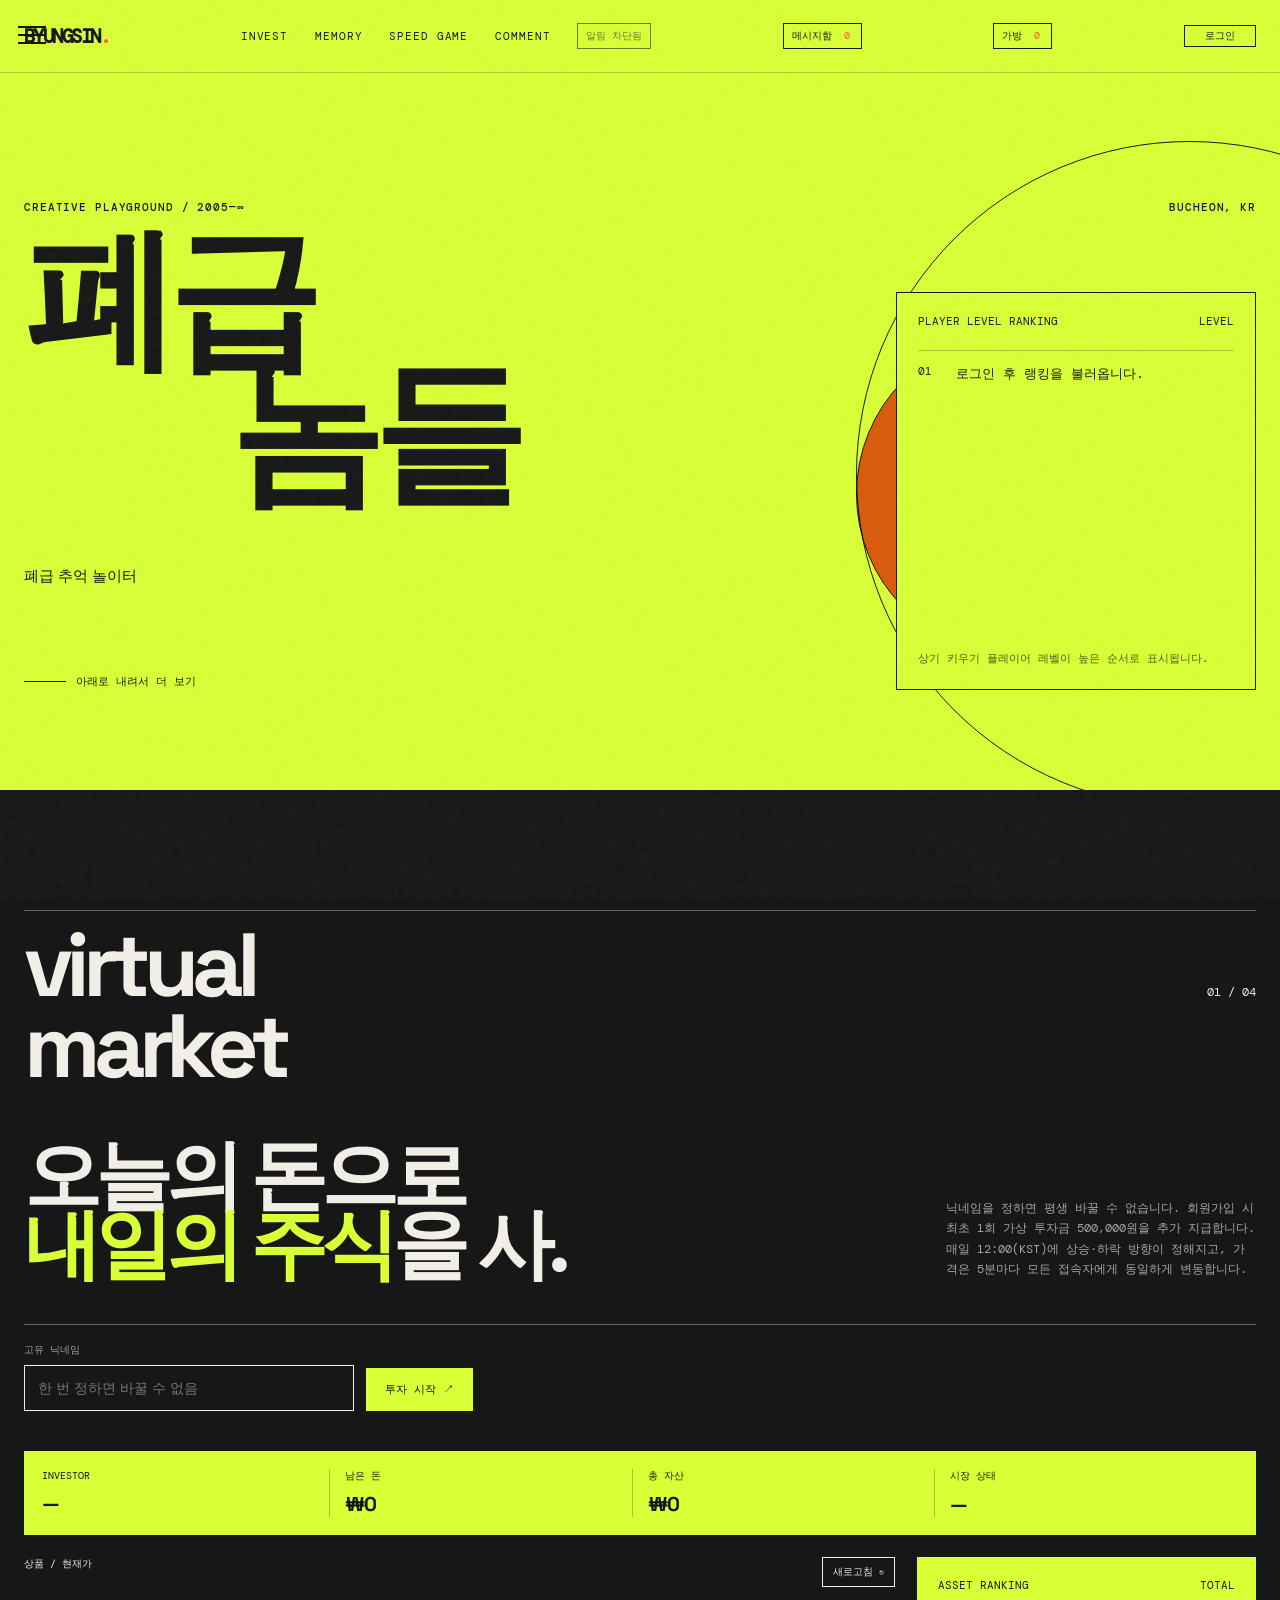
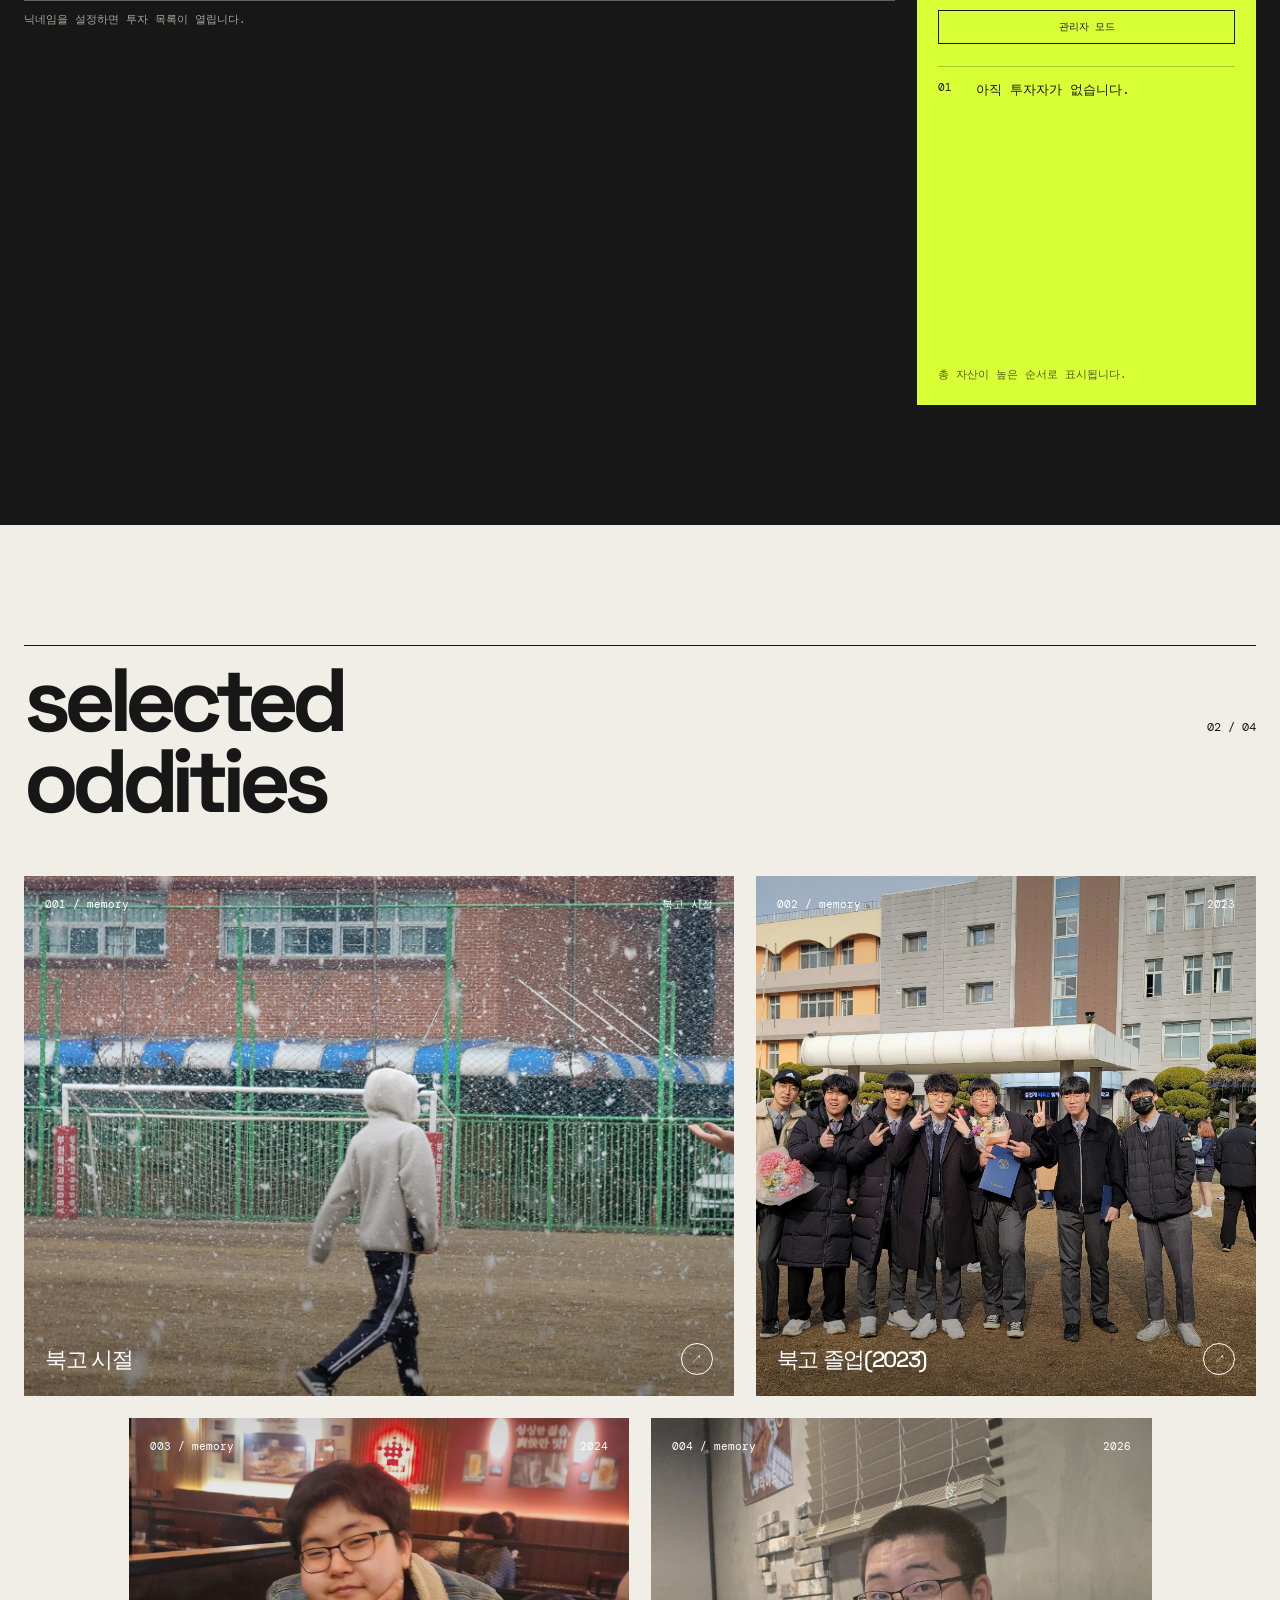
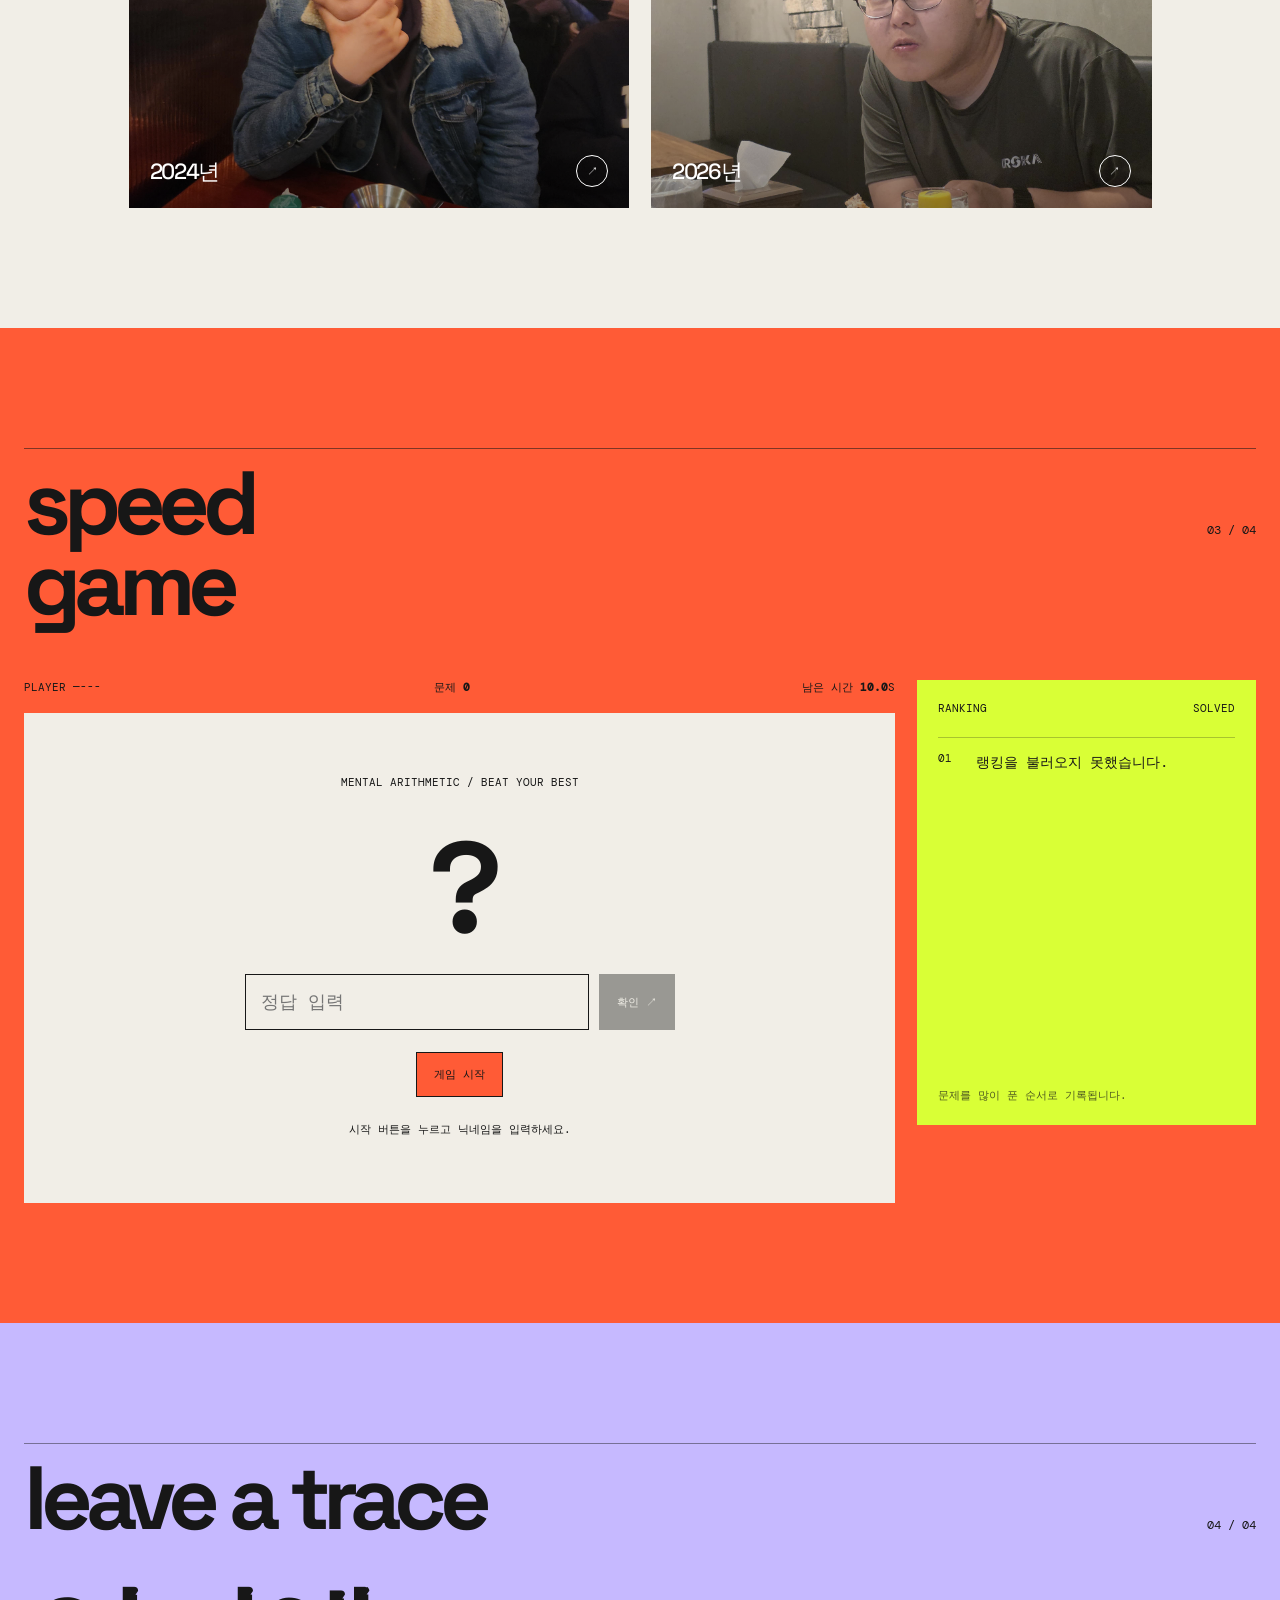
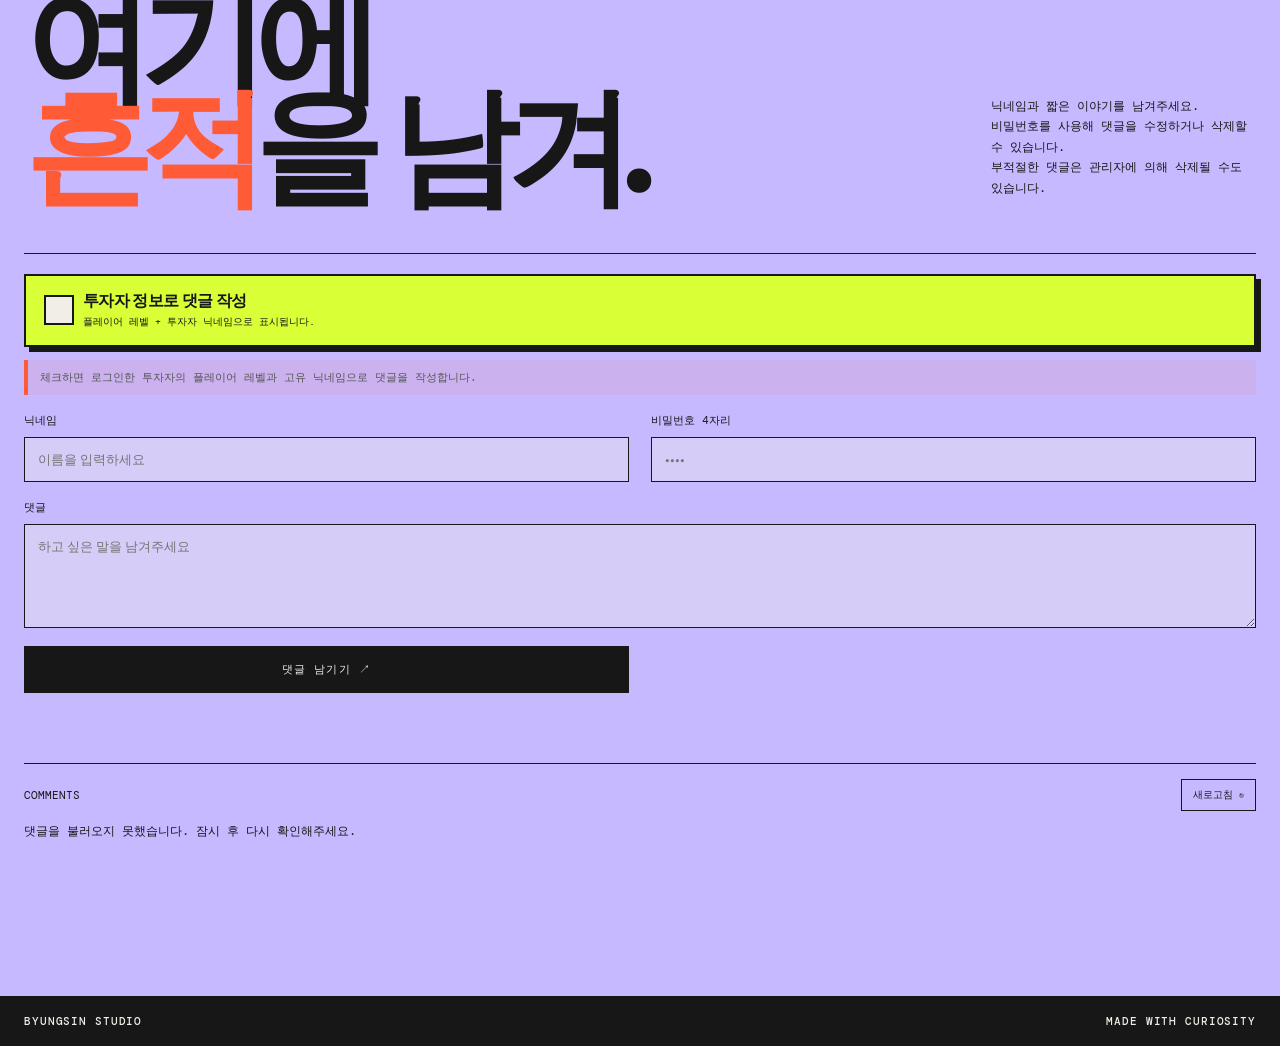
==== index.html @ b7d62568 "Straight-line modals; site-styled reply/edit/delete for main comments Co-authored-by: Copilot App <2" ====
<!doctype html>
<html lang="ko">
<head>
  <meta charset="utf-8">
  <meta name="viewport" content="width=device-width, initial-scale=1">
  <meta name="description" content="byungsin — 이상한 것들을 위한 디지털 스튜디오">
  <title>byungsin — 이상한 것들의 기록</title>
  <link rel="stylesheet" href="style.css?v=64">
</head>
<body>
  <div class="noise"></div>
  <header>
    <div class="wrap eyebrow">
      <a class="brand" href="#">byungsin<span style="color:var(--orange)">.</span></a>
      <nav id="site-nav" aria-label="주요 메뉴">
        <a href="#about">INVEST</a>
        <a href="#works">MEMORY</a>
        <a href="#contact">SPEED GAME</a>
        <a href="#guestbook">COMMENT</a>
        <button class="notification-toggle" id="notification-toggle" type="button">알림 허용</button>
      </nav>
      <button class="message-button" id="message-button" type="button" aria-label="메시지함 열기">메시지함 <span id="message-count">0</span></button>
      <button class="bag-button" id="bag-button" type="button" aria-label="가방 열기">가방 <span id="bag-count">0</span></button>
      <button class="account-button" id="account-button" type="button">로그인</button>
    </div>
  </header>
  <div class="account-backdrop" id="account-backdrop" hidden></div>
  <section class="account-modal" id="account-modal" role="dialog" aria-modal="true" aria-labelledby="account-title" hidden>
    <button class="account-close" id="account-close" type="button" aria-label="로그인 창 닫기">×</button>
    <h2 id="account-title">account</h2>
    <p id="account-description">사이트 전체에서 사용할 아이디를 만들어주세요.</p>
    <form id="account-form">
      <label>아이디<input id="account-username" type="text" minlength="3" maxlength="24" pattern="[A-Za-z0-9_]{3,24}" autocapitalize="none" autocomplete="username" required></label>
      <label>비밀번호<input id="account-password" type="password" minlength="8" autocomplete="current-password" required></label>
      <div class="account-options">
        <label><input id="remember-username" type="checkbox"> 아이디 저장</label>
        <label><input id="keep-login" type="checkbox"> 로그인 유지</label>
      </div>
      <button type="submit" id="account-submit">로그인</button>
    </form>
    <button class="account-switch" id="account-switch" type="button">회원가입으로 전환</button>
    <p class="account-status" id="account-status" role="status"></p>
  </section>
  <div class="message-backdrop" id="message-backdrop" hidden></div>
  <section class="message-modal" id="message-modal" role="dialog" aria-modal="true" aria-labelledby="message-title" hidden>
    <button class="account-close" id="message-close" type="button" aria-label="메시지함 닫기">×</button>
    <h2 id="message-title">메시지함</h2>
    <p class="message-subtitle">INCOMING / SYSTEM LOG</p>
    <div id="message-list" class="message-list"><p>메시지를 불러오는 중...</p></div>
    <div id="message-pagination" class="message-pagination" aria-label="메시지 페이지 이동"></div>
  </section>
  <button class="menu-toggle" id="menu-toggle" type="button" aria-label="사이드바 열기" aria-expanded="false" aria-controls="side-menu">
    <span></span><span></span><span></span>
  </button>
  <div class="side-menu-backdrop" id="side-menu-backdrop"></div>
  <aside class="side-menu" id="side-menu" aria-label="추가 메뉴" aria-hidden="true">
    <div class="side-menu-head">
      <span>new rooms</span>
      <button class="side-menu-close" id="side-menu-close" type="button" aria-label="사이드바 닫기">×</button>
    </div>
    <a href="projects.html" target="_blank" rel="noopener">상기 키우기 <span>↗</span></a>
    <a href="playground.html" target="_blank" rel="noopener">기록(?) <span>↗</span></a>
    <a href="archive.html" target="_blank" rel="noopener">상점 <span>↗</span></a>
    <div class="online-users" id="online-users">
      <strong>접속자</strong>
      <p>로그인한 유저만 표시됩니다. 비회원 유저는 표시되지 않습니다.</p>
      <ul id="online-users-list"><li>로그인 후 표시됩니다.</li></ul>
    </div>
    <button class="side-menu-settings" id="settings-open" type="button" aria-label="설정" title="설정">
      <svg class="settings-gear" aria-hidden="true" viewBox="0 0 48 48" role="img">
        <path d="M20.4 3h7.2l1.3 5.3a16.9 16.9 0 0 1 3.8 1.6l4.7-2.8 5.1 5.1-2.8 4.7a16.9 16.9 0 0 1 1.6 3.8l5.3 1.3v7.2l-5.3 1.3a16.9 16.9 0 0 1-1.6 3.8l2.8 4.7-5.1 5.1-4.7-2.8a16.9 16.9 0 0 1-3.8 1.6L27.6 45h-7.2l-1.3-5.3a16.9 16.9 0 0 1-3.8-1.6l-4.7 2.8-5.1-5.1 2.8-4.7a16.9 16.9 0 0 1-1.6-3.8L1.4 26v-7.2l5.3-1.3a16.9 16.9 0 0 1 1.6-3.8L5.5 9l5.1-5.1 4.7 2.8a16.9 16.9 0 0 1 3.8-1.6L20.4 3Zm3.6 13.2a6.2 6.2 0 1 0 0 12.4 6.2 6.2 0 0 0 0-12.4Z"/>
      </svg>
    </button>
  </aside>
  <div class="settings-backdrop" id="settings-backdrop" hidden></div>
  <section class="settings-modal" id="settings-modal" role="dialog" aria-modal="true" aria-labelledby="settings-title" hidden>
    <button class="account-close" id="settings-close" type="button" aria-label="설정 닫기">×</button>
    <h2 id="settings-title">설정</h2>
    <p id="settings-account-status">로그인하면 계정 설정을 사용할 수 있습니다.</p>
    <button class="settings-action" id="settings-logout" type="button">로그아웃</button>
    <button class="settings-action settings-danger" id="settings-delete-account" type="button">아이디 삭제</button>
    <button class="settings-action settings-admin" id="settings-admin" type="button">관리자 전용</button>
    <p class="settings-status" id="settings-status" role="status"></p>
  </section>
  <div class="site-confirm-backdrop" id="confirm-backdrop" hidden></div>
  <section class="site-confirm-modal" id="confirm-modal" role="dialog" aria-modal="true" hidden>
    <h2 id="confirm-title">확인</h2>
    <p id="confirm-message"></p>
    <div><button id="confirm-cancel" type="button">취소</button><button id="confirm-ok" type="button">확인</button></div>
  </section>
  <div class="site-form-backdrop" id="form-backdrop" hidden></div>
  <section class="site-form-modal" id="form-modal" role="dialog" aria-modal="true" aria-labelledby="form-title" hidden>
    <header><h2 id="form-title"></h2><button id="form-close" type="button" aria-label="닫기">×</button></header>
    <form id="form-modal-form">
      <div id="form-fields"></div>
      <p class="site-form-error" id="form-error" role="alert"></p>
      <div class="site-form-actions"><button id="form-cancel" type="button">취소</button><button id="form-submit" type="submit">확인</button></div>
    </form>
  </section>
  <div class="bag-backdrop" id="bag-backdrop" hidden></div>
  <section class="bag-modal" id="bag-modal" role="dialog" aria-modal="true" aria-labelledby="bag-title" hidden>
    <button class="account-close" id="bag-close" type="button" aria-label="가방 닫기">×</button>
    <h2 id="bag-title">인벤토리</h2>
    <p class="bag-subtitle">ITEMS / SLOT STORAGE</p>
    <p id="bag-cash">투자 계정의 현금으로 아이템을 구매합니다.</p>
    <div id="bag-items" class="bag-items" aria-label="아이템 인벤토리"><p>가방을 불러오는 중...</p></div>
    <div class="bag-use-panel" id="bag-use-panel" hidden style="display: none;">
      <div class="bag-use-icon" id="bag-use-icon"></div>
      <div class="bag-use-copy">
        <strong id="bag-use-name">아이템을 선택하세요.</strong>
        <p id="bag-use-description">슬롯을 선택하면 아이템 설명과 사용 방법이 표시됩니다.</p>
      </div>
      <label class="bag-target-label" hidden>사용 대상 선택
        <select id="bag-target"></select>
      </label>
      <label class="bag-nickname-label" id="bag-nickname-label" hidden>새 닉네임
        <input id="bag-new-nickname" maxlength="24" placeholder="새 닉네임을 입력하세요">
      </label>
      <label class="bag-letter-label" id="bag-letter-label" hidden>편지 내용
        <textarea id="bag-letter-message" maxlength="500" rows="4" placeholder="전하고 싶은 메시지를 입력하세요"></textarea>
      </label>
      <label class="bag-discard-label" id="bag-discard-label">버릴 수량
        <input id="bag-discard-quantity" type="text" inputmode="numeric" pattern="[0-9]+" value="1">
      </label>
      <button class="bag-use-button" id="bag-use-button" type="button">사용하기</button>
      <button class="bag-discard-button" id="bag-discard-button" type="button">아이템 버리기</button>
    </div>
    <p class="bag-status" id="bag-status" role="status"></p>
  </section>

  <main>
    <section class="hero">
      <div class="wrap hero-grid">
        <div class="eyebrow"><span>creative playground / 2005—∞</span><span>bucheon, kr</span></div>
        <h1>폐급<br><span>놈들</span></h1>
        <p class="hero-note">폐급 추억 놀이터</p>
        <aside class="hero-player-level-ranking investment-ranking">
          <div class="ranking-head"><span>player level ranking</span><span>level</span></div>
          <ol id="player-level-ranking-list"><li class="ranking-empty">로그인 후 랭킹을 불러옵니다.</li></ol>
          <div class="investment-ranking-pagination" id="player-level-ranking-pagination"></div>
          <p class="ranking-note">상기 키우기 플레이어 레벨이 높은 순서로 표시됩니다.</p>
        </aside>
      </div>
      <div class="wrap scroll"><i></i> 아래로 내려서 더 보기</div>
    </section>

    <section class="investment" id="about">
      <div class="wrap">
        <div class="section-head"><h2 class="section-title">virtual<br>market</h2><span class="section-index">01 / 04</span></div>
        <div class="investment-intro">
          <h3>오늘의 돈으로<br><em>내일의 주식</em>을 사.</h3>
          <p>닉네임을 정하면 평생 바꿀 수 없습니다. 회원가입 시 최초 1회 가상 투자금 500,000원을 추가 지급합니다.<br>매일 12:00(KST)에 상승·하락 방향이 정해지고, 가격은 5분마다 모든 접속자에게 동일하게 변동합니다.</p>
        </div>
        <form class="investor-form" id="investor-form">
          <label>고유 닉네임<input id="investor-nickname" maxlength="24" placeholder="한 번 정하면 바꿀 수 없음" required></label>
          <button type="submit">투자 시작 ↗</button>
          <p id="investor-status" class="investor-status" role="status"></p>
        </form>
        <div class="portfolio-summary" id="portfolio-summary" hidden>
          <div><span>investor</span><strong id="portfolio-nickname">—</strong></div>
          <div><span>남은 돈</span><strong id="portfolio-cash">₩0</strong></div>
          <div><span>총 자산</span><strong id="portfolio-total">₩0</strong></div>
          <div><span>시장 상태</span><strong id="market-updated">—</strong></div>
        </div>
        <button class="investment-transfer-toggle" id="investment-transfer-toggle" type="button" hidden>현금 송금 ↗</button>
        <form class="investment-transfer" id="investment-transfer" hidden style="display: none;">
          <label>받는 유저
            <select id="transfer-target" required>
              <option value="">유저를 선택하세요</option>
            </select>
          </label>
          <label>송금액
            <input id="transfer-amount" type="number" min="1" step="1" inputmode="numeric" placeholder="보낼 금액" required>
          </label>
          <button type="submit">송금하기 ↗</button>
          <p id="transfer-status" role="status"></p>
        </form>
        <div class="investment-holdings" id="investment-holdings" hidden>
          <div class="holdings-heading">
            <div>
              <span class="holdings-kicker">portfolio</span>
              <h3>보유 종목</h3>
            </div>
            <span>투자금액 / 평가금액 / 수익률 / 당일 변동</span>
          </div>
          <div id="holdings-list"></div>
        </div>
        <div class="investment-layout">
          <div class="investment-products">
            <div class="investment-list-head">
              <span>상품 / 현재가</span>
              <button class="investment-refresh" id="investment-refresh" type="button">새로고침 ↻</button>
            </div>
            <div id="investment-products"><p class="investment-empty">닉네임을 설정하면 투자 목록이 열립니다.</p></div>
          </div>
          <aside class="investment-ranking">
            <div class="ranking-head"><span>asset ranking</span><span>total</span></div>
            <button class="investment-admin-button" id="investment-admin-button" type="button">관리자 모드</button>
            <div class="investment-admin-panel" id="investment-admin-panel" hidden>
              <p>랭킹 유저에게 지급할 금액을 입력하세요.</p>
              <div class="investment-admin-market">
                <div class="investment-admin-broadcast">
                  <h3>전체 유저 현금 지급</h3>
                  <label>지급액
                    <input id="admin-broadcast-amount" type="text" inputmode="numeric" pattern="[0-9]+" placeholder="예: 10000">
                  </label>
                  <label>전달할 메시지
                    <textarea id="admin-broadcast-message" maxlength="500" rows="3" placeholder="모든 유저에게 전달할 메시지" required></textarea>
                  </label>
                  <button id="admin-broadcast-cash" type="button">모든 유저에게 지급 및 메시지 전달</button>
                </div>
                <label>종목 초기화
                  <select id="admin-asset-select"></select>
                </label>
                <button id="admin-reset-asset" type="button">개별 가격 초기화</button>
                <button id="admin-split-asset" type="button">선택 종목 1000분의 1 액면분할</button>
                <button id="admin-reset-all-assets" type="button">모든 가격 초기화</button>
                <label>급등주 일반 변동폭
                  <input id="admin-surge-normal-max" type="number" min="1" max="100" value="30">
                </label>
                <label>급등 확률(%)
                  <input id="admin-surge-chance" type="number" min="0" max="100" value="10">
                </label>
                <label>급등 범위(%)
                  <span><input id="admin-surge-min" type="number" min="1" max="10000" value="200"> ~ <input id="admin-surge-max" type="number" min="1" max="10000" value="2000"></span>
                </label>
                <label>급등 후 급락 확률(%)
                  <input id="admin-crash-chance" type="number" min="0" max="100" value="60">
                </label>
                <label>급락 범위(%)
                  <span><input id="admin-crash-min" type="number" min="1" max="100" value="50"> ~ <input id="admin-crash-max" type="number" min="1" max="100" value="90"></span>
                </label>
                <button id="admin-save-volatility" type="button">변동성 저장</button>
                <p id="admin-market-status" role="status"></p>
              </div>
              <span class="investment-admin-active">관리자 모드 활성</span>
            </div>
            <ol id="investment-ranking-list"><li class="ranking-empty">아직 투자자가 없습니다.</li></ol>
            <div class="investment-ranking-pagination" id="investment-ranking-pagination"></div>
            <p class="ranking-note">총 자산이 높은 순서로 표시됩니다.</p>
          </aside>
        </div>
      </div>
    </section>

    <section id="works">
      <div class="wrap">
        <div class="section-head"><h2 class="section-title">selected<br>oddities</h2><span class="section-index">02 / 04</span></div>
        <div class="works">
          <article class="work">
            <img class="work-image" src="memory-01.jpg" alt="북고 시절">
            <div class="work-top"><span>001 / memory</span><span>북고 시절</span></div>
            <div class="work-bottom"><span class="work-name">북고 시절</span><span class="circle-arrow">↗</span></div>
          </article>
          <article class="work">
            <img class="work-image" src="memory-02.jpg" alt="북고 졸업(2023)">
            <div class="work-top"><span>002 / memory</span><span>2023</span></div>
            <div class="work-bottom"><span class="work-name">북고 졸업(2023)</span><span class="circle-arrow">↗</span></div>
          </article>
          <article class="work">
            <img class="work-image" src="memory-03.jpg" alt="2024년">
            <div class="work-top"><span>003 / memory</span><span>2024</span></div>
            <div class="work-bottom"><span class="work-name">2024년</span><span class="circle-arrow">↗</span></div>
          </article>
          <article class="work">
            <img class="work-image" src="memory-04.jpg" alt="2026년">
            <div class="work-top"><span>004 / memory</span><span>2026</span></div>
            <div class="work-bottom"><span class="work-name">2026년</span><span class="circle-arrow">↗</span></div>
          </article>
        </div>
      </div>
    </section>

    <section class="speed-game" id="contact">
      <div class="wrap">
        <div class="section-head"><h2 class="section-title">speed<br>game</h2><span class="section-index">03 / 04</span></div>
        <div class="game-layout">
          <div class="game-panel">
            <div class="game-status">
              <span id="game-player">player —---</span>
              <span>문제 <b id="game-question-number">0</b></span>
              <span>남은 시간 <b id="game-time">10.0</b>s</span>
            </div>
            <div class="game-card">
              <p class="game-kicker">mental arithmetic / beat your best</p>
              <div class="game-question" id="game-question">?</div>
              <form class="game-answer-form" id="game-answer-form">
                <input id="game-answer" type="number" inputmode="numeric" autocomplete="off" placeholder="정답 입력" disabled required>
                <button type="submit" id="game-submit" disabled>확인 ↗</button>
              </form>
              <button class="game-start" id="game-start" type="button">게임 시작</button>
              <p class="game-message" id="game-message">시작 버튼을 누르고 닉네임을 입력하세요.</p>
            </div>
          </div>
          <aside class="game-ranking">
            <div class="ranking-head"><span>ranking</span><span>solved</span></div>
            <ol id="game-ranking-list"><li class="ranking-empty">랭킹을 불러오는 중...</li></ol>
            <div class="game-ranking-pagination" id="game-ranking-pagination"></div>
            <p class="ranking-note">문제를 많이 푼 순서로 기록됩니다.</p>
          </aside>
        </div>
      </div>
    </section>

    <section class="guestbook" id="guestbook">
      <div class="wrap">
        <div class="section-head"><h2 class="section-title">leave a trace</h2><span class="section-index">04 / 04</span></div>
        <div class="guestbook-intro">
          <h2>여기에<br><em>흔적</em>을 남겨.</h2>
          <p>닉네임과 짧은 이야기를 남겨주세요.<br>비밀번호를 사용해 댓글을 수정하거나 삭제할 수 있습니다.<br>부적절한 댓글은 관리자에 의해 삭제될 수도 있습니다.</p>
        </div>
        <form class="comment-form" id="comment-form">
          <label class="comment-investor-toggle">
            <span class="comment-investor-check"><input id="investor-comment" name="investor_comment" type="checkbox"><span aria-hidden="true"></span></span>
            <span class="comment-investor-copy"><strong>투자자 정보로 댓글 작성</strong><small>플레이어 레벨 + 투자자 닉네임으로 표시됩니다.</small></span>
          </label>
          <p class="comment-investor-hint" id="investor-comment-hint">체크하면 로그인한 투자자의 상기 키우기 레벨과 고유 닉네임으로 댓글을 작성합니다.</p>
          <label id="comment-nickname-field">닉네임<input id="nickname" name="nickname" type="text" maxlength="24" placeholder="이름을 입력하세요" required></label>
          <label id="comment-password-field">비밀번호 4자리<input id="password" name="password" type="password" inputmode="numeric" pattern="[0-9]{4}" maxlength="4" placeholder="••••" required></label>
          <label class="comment-field">댓글<textarea id="comment" name="comment" maxlength="500" rows="4" placeholder="하고 싶은 말을 남겨주세요" required></textarea></label>
          <button type="submit">댓글 남기기 ↗</button>
          <p class="form-status" id="form-status" role="status"></p>
        </form>
        <div class="comments-heading">
          <span>comments</span>
          <button class="comments-refresh" id="comments-refresh" type="button">새로고침 ↻</button>
        </div>
        <div class="comments" id="comments" aria-live="polite">
          <p class="comments-loading">댓글을 불러오는 중...</p>
        </div>
        <div class="comments-pagination" id="comments-pagination" aria-label="댓글 페이지 이동"></div>
      </div>
    </section>
  </main>
  <footer><div class="wrap eyebrow"><span>byungsin studio</span><span>made with curiosity</span></div></footer>
  <script src="app.js?v=124"></script>
</body>
</html>
---- style.css ----
@import url('https://fonts.googleapis.com/css2?family=DM+Mono:wght@400;500&family=Space+Grotesk:wght@400;500;600;700&display=swap');

:root {
  --paper: #f1eee7;
  --ink: #171717;
  --acid: #d9ff36;
  --orange: #ff5b36;
  --line: rgba(23, 23, 23, .2);
  --mono: "DM Mono", "Courier New", monospace;
  --sans: "Space Grotesk", "Arial", sans-serif;
}

* { box-sizing: border-box; }
html { scroll-behavior: smooth; }
body {
  margin: 0;
  color: var(--ink);
  background: var(--paper);
  font-family: var(--sans);
  overflow-x: hidden;
}
a { color: inherit; text-decoration: none; }
button { color: inherit; font: inherit; }

.noise {
  position: fixed;
  inset: 0;
  pointer-events: none;
  opacity: .05;
  z-index: 10;
  background-image: url("data:image/svg+xml,%3Csvg viewBox='0 0 180 180' xmlns='http://www.w3.org/2000/svg'%3E%3Cfilter id='n'%3E%3CfeTurbulence type='fractalNoise' baseFrequency='.8' numOctaves='4' stitchTiles='stitch'/%3E%3C/filter%3E%3Crect width='100%25' height='100%25' filter='url(%23n)' opacity='.8'/%3E%3C/svg%3E");
}
.wrap { width: min(1240px, calc(100% - 48px)); margin: auto; }
.eyebrow {
  display: flex; justify-content: space-between; align-items: center;
  font: 500 11px var(--mono); letter-spacing: .08em; text-transform: uppercase;
}
.menu-toggle {
 position: fixed; top: 23px; left: max(18px, calc((100% - 1340px) / 2)); z-index: 30;
 display: inline-flex; width: 28px; height: 24px; padding: 3px 0;
 flex-direction: column; justify-content: space-between;
 border: 0; background: transparent; cursor: pointer;
}
.menu-toggle span { display: block; width: 100%; height: 2px; background: var(--ink); transition: transform .2s, opacity .2s; }
.menu-toggle:hover span { background: var(--orange); }
header {
  position: absolute; top: 0; left: 0; width: 100%; z-index: 3;
  padding: 23px 0; border-bottom: 1px solid var(--line);
}
.brand { font-size: 19px; font-weight: 700; letter-spacing: -.08em; }
nav { display: flex; gap: 27px; align-items: center; font: 11px var(--mono); text-transform: uppercase; }
nav a { transition: opacity .2s; }
nav a:hover { opacity: .5; }
.notification-toggle { border: 1px solid var(--ink); padding: 5px 8px; background: transparent; cursor: pointer; font: 10px var(--mono); text-transform: uppercase; }
.notification-toggle:hover { background: var(--ink); color: var(--acid); }
.notification-toggle.is-enabled { background: var(--ink); color: var(--acid); }
.notification-toggle.is-blocked { opacity: .55; }
.account-button { display: inline-grid; min-width: 72px; border: 1px solid var(--ink); padding: 4px 7px; background: transparent; color: var(--ink); cursor: pointer; font: 10px/1.2 var(--mono); white-space: nowrap; }
.account-name, .account-logout { display: block; overflow: hidden; text-overflow: ellipsis; }
.account-logout { margin-top: 2px; color: var(--orange); font-size: 9px; }
.account-button:hover { background: var(--ink); color: var(--acid); }
.bag-button { border: 1px solid var(--ink); padding: 5px 8px; background: transparent; color: var(--ink); cursor: pointer; font: 10px var(--mono); white-space: nowrap; }
.bag-button:hover { background: var(--ink); color: var(--acid); }
.bag-button span { display: inline-block; min-width: 12px; margin-left: 3px; color: var(--orange); }
.message-button { border: 1px solid var(--ink); padding: 5px 8px; background: transparent; color: var(--ink); cursor: pointer; font: 10px var(--mono); white-space: nowrap; }
.message-button:hover { background: var(--ink); color: var(--acid); }
.message-button span { display: inline-block; min-width: 12px; margin-left: 3px; color: var(--orange); }
.message-backdrop { position: fixed; inset: 0; z-index: 50; background: rgba(23,23,23,.35); }
.message-modal { position: fixed; top: 50%; left: 50%; z-index: 51; width: min(500px, calc(100% - 30px)); max-height: 80vh; overflow: auto; transform: translate(-50%, -50%); padding: 28px; background: var(--paper); box-shadow: 8px 8px 0 var(--ink); }
.message-modal h2 { margin: 0 0 6px; font-size: 34px; }
.message-subtitle { margin: 0 0 18px; color: #666; font: 10px var(--mono); letter-spacing: .08em; }
.message-list { display: grid; gap: 8px; }
.message-card { border: 1px solid var(--ink); padding: 12px; background: #fff; font: 11px/1.55 var(--mono); }
.message-sender { display: block; color: var(--orange); font-weight: 700; }
.message-body { margin: 4px 0 0; white-space: pre-wrap; }
.message-card time { display: block; margin-top: 7px; color: #777; font-size: 9px; }
.message-pagination { display: flex; justify-content: center; align-items: center; gap: 8px; margin-top: 15px; }
.message-page-button { border: 1px solid var(--ink); padding: 6px 8px; background: transparent; color: var(--ink); cursor: pointer; font: 9px var(--mono); }
.message-page-button:hover:not(:disabled) { background: var(--ink); color: var(--acid); }
.message-page-button:disabled { cursor: not-allowed; opacity: .35; }
.message-page-number { min-width: 32px; text-align: center; font: 10px var(--mono); }
.bag-backdrop { position: fixed; inset: 0; z-index: 50; background: rgba(23,23,23,.35); }
.bag-modal { position: fixed; top: 50%; left: 50%; z-index: 51; width: min(560px, calc(100% - 30px)); max-height: 85vh; overflow: auto; transform: translate(-50%, -50%); padding: 28px; background: #e6e6e6; box-shadow: 8px 8px 0 var(--ink); }
.bag-modal h2 { margin: 0 0 8px; font-size: 34px; }
.bag-subtitle { margin: -2px 0 12px !important; color: #666; letter-spacing: .08em; }
.bag-modal > p { font: 11px/1.5 var(--mono); }
.bag-items { display: grid; grid-template-columns: repeat(9, minmax(0, 1fr)); gap: 5px; margin: 20px 0; padding: 8px; border: 3px solid #6e6e6e; background: #b9b9b9; box-shadow: inset 2px 2px 0 #fff, inset -2px -2px 0 #555; }
.bag-slot { position: relative; aspect-ratio: 1; min-width: 0; border: 2px solid #777; background: #8f8f8f; box-shadow: inset 2px 2px 0 #555, inset -2px -2px 0 #d5d5d5; color: var(--ink); cursor: pointer; }
.bag-slot:hover, .bag-slot.is-selected { background: #c4c4c4; outline: 2px solid var(--acid); outline-offset: -4px; }
.bag-slot.is-passive { cursor: default; }
.bag-slot.is-passive:hover { background: #8f8f8f; outline: 0; }
.bag-slot:disabled { cursor: not-allowed; opacity: .55; }
.bag-slot-icon { position: absolute; inset: 18% 18% 24%; display: grid; place-items: center; font-size: clamp(18px, 5vw, 30px); filter: drop-shadow(2px 2px 0 rgba(0,0,0,.35)); }
.bag-slot-icon svg { width: 100%; height: 100%; }
.bag-slot-icon img { width: 100%; height: 100%; object-fit: contain; }
.bag-cash-box-icon { display: grid; width: 100%; height: 100%; place-items: center; background: #d9ff36; color: #171717; font: 700 28px var(--mono); }
.bag-cash-box-weird { background: #ff5b36; color: #fff; }
.bag-slot-count { position: absolute; right: 4px; bottom: 1px; color: #fff; text-shadow: 2px 2px #222; font: 700 14px var(--mono); }
.bag-slot-name { position: absolute; left: 50%; bottom: -24px; z-index: 2; display: none; width: max-content; max-width: 150px; transform: translateX(-50%); padding: 4px 6px; background: #222; color: #fff; font: 9px var(--mono); }
.bag-slot:hover .bag-slot-name { display: block; }
.bag-item-empty { grid-column: 1 / -1; padding: 18px; text-align: center; font: 10px var(--mono); }
.bag-target-label select { border: 1px solid var(--ink); padding: 7px; background: transparent; color: var(--ink); cursor: pointer; font: 10px var(--mono); }
.bag-target-label { display: grid; gap: 6px; font: 10px var(--mono); }
.bag-nickname-label { display: grid; gap: 6px; grid-column: 1 / -1; font: 10px var(--mono); }
.bag-nickname-label[hidden], .bag-letter-label[hidden] { display: none !important; }
.bag-nickname-label input { border: 1px solid var(--ink); padding: 8px; background: #fff; color: var(--ink); font: 11px var(--mono); }
.bag-letter-label { display: grid; gap: 6px; grid-column: 1 / -1; font: 10px var(--mono); }
.bag-letter-label textarea { border: 1px solid var(--ink); padding: 8px; background: #fff; color: var(--ink); font: 11px/1.5 var(--mono); resize: vertical; }
.bag-use-panel { display: grid; grid-template-columns: 64px 1fr; gap: 12px; margin-top: 28px; padding: 14px; border: 2px solid var(--ink); background: #fff; }
.bag-use-panel[hidden] { display: none !important; }
.bag-use-icon { width: 64px; height: 64px; display: grid; place-items: center; border: 2px solid #777; background: #999; }
.bag-use-icon svg { width: 48px; height: 48px; }
.bag-use-icon img { width: 60px; height: 60px; object-fit: contain; }
.bag-use-copy strong { font-size: 16px; }
.bag-use-copy p { margin: 6px 0 0; font: 10px/1.5 var(--mono); }
.bag-use-panel .bag-target-label { grid-column: 1 / -1; }
.bag-use-button { grid-column: 1 / -1; border: 1px solid var(--ink); padding: 10px; background: var(--ink); color: var(--paper); cursor: pointer; font: 11px var(--mono); }
.bag-use-button:hover { background: var(--orange); color: var(--ink); }
.bag-use-button:disabled { cursor: wait; opacity: .5; }
.bag-discard-label { display: grid; gap: 6px; grid-column: 1 / -1; font: 10px var(--mono); }
.bag-discard-label input { border: 1px solid var(--ink); padding: 8px; background: #fff; color: var(--ink); font: 11px var(--mono); }
.bag-discard-button { grid-column: 1 / -1; border: 1px solid #a32626; padding: 10px; background: #fff; color: #a32626; cursor: pointer; font: 11px var(--mono); }
.bag-discard-button:hover { background: #a32626; color: #fff; }
.bag-discard-button:disabled { cursor: wait; opacity: .5; }
.bag-status { min-height: 18px; color: var(--orange); }
.shop-page { min-height: 100vh; padding: 38px 24px 70px; background: #fff; color: var(--ink); }
.shop-shell { width: min(1120px, 100%); margin: 0 auto; }
.shop-top { display: flex; justify-content: space-between; gap: 20px; align-items: center; border-bottom: 2px solid var(--ink); padding-bottom: 18px; }
.shop-top h1 { margin: 0; font-size: clamp(42px, 9vw, 100px); letter-spacing: -.1em; line-height: .8; }
.shop-back { font: 11px var(--mono); text-decoration: underline; }
.shop-intro { display: flex; justify-content: space-between; gap: 30px; margin: 48px 0 28px; }
.shop-intro p { max-width: 300px; margin: 0; font: 12px/1.7 var(--mono); }
.shop-balance { border: 1px solid var(--ink); padding: 12px; font: 11px var(--mono); }
.shop-tabs { display: flex; flex-wrap: wrap; gap: 8px; margin: 34px 0 18px; }
.shop-tab { border: 1px solid var(--ink); padding: 9px 15px; background: #fff; color: var(--ink); cursor: pointer; font: 11px var(--mono); }
.shop-tab:hover, .shop-tab.is-active { background: var(--ink); color: #fff; }
.shop-products[hidden] { display: none; }
.shop-box-icon { display: grid; width: 92px; height: 92px; place-items: center; margin-bottom: 20px; border: 3px solid var(--ink); background: #ff5b36; color: #fff; font: 64px/1 var(--mono); transform: rotate(7deg); }
.shop-box-icon-gamble { background: #d9ff36; color: var(--ink); }
.bag-cash-box-gamble { background: #d9ff36; color: var(--ink); }
.shop-products { display: grid; grid-template-columns: repeat(3, 1fr); gap: 18px; }
.shop-card { display: flex; min-height: 300px; flex-direction: column; justify-content: space-between; border: 1px solid var(--ink); padding: 18px; background: #fff; box-shadow: 6px 6px 0 var(--ink); }
.shop-icon { width: 92px; height: 92px; margin-bottom: 20px; }
.shop-potion-icon { display: block; width: 92px; height: 92px; margin-bottom: 20px; }
.shop-card h2 { margin: 0; font-size: 25px; letter-spacing: -.07em; }
.shop-card p { margin: 8px 0 20px; font: 11px/1.5 var(--mono); }
.shop-card-status { min-height: 32px; margin: -8px 0 14px !important; color: var(--orange); font: 10px/1.45 var(--mono) !important; }
.shop-price { font: 16px var(--mono); }
.shop-buy { width: 100%; margin-top: 16px; border: 1px solid var(--ink); padding: 11px; background: var(--ink); color: #fff; cursor: pointer; font: 11px var(--mono); }
.shop-buy:hover { background: var(--orange); color: var(--ink); }
.shop-buy:disabled { cursor: wait; opacity: .45; }
.shop-purchase-controls { display: grid; grid-template-columns: 1fr auto; gap: 6px; margin-top: 10px; }
.shop-quantity { min-width: 0; border: 1px solid var(--ink); padding: 9px; background: #fff; color: var(--ink); font: 11px var(--mono); }
.shop-max { border: 1px solid var(--ink); padding: 9px; background: var(--paper); color: var(--ink); cursor: pointer; font: 10px var(--mono); }
.shop-purchase-controls .shop-buy { grid-column: 1 / -1; margin-top: 0; }
.shop-modal-quantity-label { display: grid; gap: 7px; margin: 18px 0 8px; font: 10px var(--mono); }
.shop-modal-quantity-label input { border: 1px solid var(--ink); padding: 11px; background: #fff; color: var(--ink); font: 15px var(--mono); }
.shop-modal-max { width: 100%; margin-bottom: 18px; border: 1px solid var(--ink); padding: 9px; background: transparent; color: var(--ink); cursor: pointer; font: 10px var(--mono); }
.shop-status { min-height: 18px; margin-top: 28px; color: var(--orange); font: 11px var(--mono); }

.records-page { min-height: 100vh; padding: 42px 24px 80px; background: var(--paper); }
.records-shell { width: min(980px, 100%); margin: 0 auto; }
.records-header { display: flex; justify-content: space-between; gap: 24px; align-items: flex-end; padding-bottom: 28px; border-bottom: 2px solid var(--ink); }
.records-header h1 { margin: 28px 0 12px; font-size: clamp(58px, 12vw, 130px); line-height: .8; letter-spacing: -.12em; }
.records-header p:not(.eyebrow) { margin: 0; font: 11px/1.6 var(--mono); }
.records-back { font: 11px var(--mono); text-decoration: underline; white-space: nowrap; }
.records-toolbar { display: flex; justify-content: space-between; gap: 18px; align-items: center; margin: 34px 0 18px; }
.records-toolbar strong { display: block; font: 700 16px var(--mono); }
.records-toolbar span { display: block; margin-top: 5px; color: #777; font: 10px var(--mono); }
.records-toolbar-actions, .records-admin-actions { display: flex; gap: 8px; }
.records-button { border: 1px solid var(--ink); padding: 10px 13px; background: transparent; cursor: pointer; font: 10px var(--mono); }
.records-button:hover, .records-actions button:hover, .record-comment-actions button:hover { background: var(--ink); color: var(--acid); }
.records-button-dark { background: var(--ink); color: var(--paper); }
.records-notices, .records-list { display: grid; gap: 14px; }
.record-notice { display: flex; justify-content: space-between; gap: 18px; padding: 18px; border: 2px solid var(--orange); background: #fff; box-shadow: 5px 5px 0 var(--orange); }
.record-notice strong { color: var(--orange); font: 10px var(--mono); }
.record-notice h2 { margin: 7px 0; font-size: 22px; }
.record-notice p, .record-body { margin: 0; white-space: pre-wrap; font: 11px/1.65 var(--mono); }
.record-notice time, .record-card-head time, .record-comment time { color: #777; font: 9px var(--mono); }
.record-notice time { display: block; margin-top: 12px; }
.record-card { padding: 20px; border: 1px solid var(--ink); background: #fff; box-shadow: 6px 6px 0 var(--ink); }
.record-card-head { display: flex; justify-content: space-between; gap: 18px; align-items: flex-start; }
.record-number { color: var(--orange); font: 10px var(--mono); }
.record-card h2 { margin: 7px 0 0; font-size: 28px; letter-spacing: -.06em; }
.record-author { margin: 13px 0; color: #666; font: 10px var(--mono); }
.record-author em { color: var(--orange); font-style: normal; }
.record-body { min-height: 30px; }
.record-card-footer { display: flex; justify-content: space-between; gap: 16px; align-items: center; margin-top: 22px; padding-top: 12px; border-top: 1px solid var(--line); color: #666; font: 9px var(--mono); }
.record-actions { display: flex; flex-wrap: wrap; gap: 5px; }
.record-actions button, .record-comment-actions button { border: 1px solid var(--ink); padding: 5px 7px; background: transparent; cursor: pointer; font: 9px var(--mono); }
.record-comments { display: grid; gap: 8px; margin-top: 14px; }
.record-comment { margin-left: 0; padding: 10px 12px; border-left: 3px solid var(--ink); background: #f5f5f2; }
.record-comment.is-reply { margin-left: 24px; border-left-color: var(--orange); }
.record-comment > div:first-child { display: flex; gap: 9px; align-items: baseline; }
.record-comment strong { font: 10px var(--mono); }
.record-comment p { margin: 7px 0; white-space: pre-wrap; font: 10px/1.5 var(--mono); }
.record-comment-actions { justify-content: flex-end; }
.record-no-comments, .records-empty { padding: 26px; color: #777; text-align: center; font: 10px var(--mono); }
.records-status, .records-form-status { min-height: 18px; color: var(--orange); font: 10px/1.5 var(--mono); }
.records-backdrop { position: fixed; inset: 0; z-index: 90; background: rgba(23,23,23,.4); }
.records-modal { position: fixed; top: 50%; left: 50%; z-index: 91; width: min(520px, calc(100% - 30px)); max-height: 88vh; overflow: auto; transform: translate(-50%, -50%); padding: 28px; background: var(--paper); box-shadow: 8px 8px 0 var(--ink); }
.records-modal[hidden], .records-backdrop[hidden] { display: none !important; }
.records-modal h2 { margin: 0 0 18px; font-size: 32px; }
.records-modal-close { position: absolute; top: 12px; right: 15px; border: 0; background: transparent; cursor: pointer; font: 27px/1 var(--mono); }
.records-modal form { display: grid; gap: 12px; }
.records-modal label[hidden] { display: none !important; }
.records-modal label { display: grid; gap: 6px; font: 10px var(--mono); }
.records-modal input, .records-modal textarea { width: 100%; border: 1px solid var(--ink); padding: 10px; background: #fff; color: var(--ink); font: 11px/1.5 var(--mono); }
.records-submit { border: 1px solid var(--ink); padding: 11px; background: var(--ink); color: var(--paper); cursor: pointer; font: 10px var(--mono); }
.records-submit:hover { background: var(--orange); color: var(--ink); }
.records-page.records-writing .records-shell > :not(.records-site-header) { display: none; }
.records-page.records-writing .records-site-header { margin-bottom: 0; }
.records-page.records-writing .records-compose-page { display: block; }
.records-compose-page { position: static; width: min(760px, calc(100% - 32px)); max-height: none; margin: 0 auto; transform: none; padding: 54px 0 80px; background: transparent; box-shadow: none; }
.records-compose-page[hidden] { display: none !important; }
.records-page.records-detailing .records-shell { display: none; }
.records-detail-page[hidden] { display: none !important; }
.records-detail-page { width: min(760px, calc(100% - 16px)); margin: 0 auto; padding: 20px 0 50px; }
.records-detail-head { display: flex; justify-content: space-between; align-items: center; margin-bottom: 12px; color: #888; font: 10px var(--sans); }
.records-detail-card { border: 1px solid #d8dce4; background: #fff; }
.records-detail-meta { display: flex; gap: 12px; padding: 12px 16px; border-bottom: 1px solid #e5e5e5; color: #888; font: 10px var(--sans); }
.records-detail-meta strong { color: #444; }
.records-detail-card h1 { margin: 0; padding: 18px 16px 10px; color: #333; font: 700 21px var(--sans); }
.records-detail-body { min-height: 180px; padding: 10px 16px 24px; color: #444; white-space: pre-wrap; font: 12px/1.8 var(--sans); }
.records-detail-card > .records-row-actions { border-top: 1px solid #e5e5e5; }
.records-page.records-detailing { background: #fff; }
.records-detail-page { width: calc(100% - 32px); max-width: none; min-height: 100vh; padding: 16px 0 50px; }
.records-detail-card .records-poll { margin: 8px 16px 16px; }
.records-row-empty { background: #fff; }
.records-board .records-row { border-bottom: 1px solid #d9dde5; }
.records-board .records-row:nth-child(even) { background: #fafbfd; }
.records-post-group:nth-child(even) .records-row { background: #fafbfd; }
.records-post-group { cursor: pointer; }
.records-post-group:hover .records-row { background: #eef3fb; }
.records-pagination { display: flex; }
.records-notice-compose-page[hidden] { display: none !important; }
.records-compose-page h2 { margin: 0 0 8px; color: #3b5f9e; font: 700 28px var(--sans); }
.records-compose-help { margin: 0 0 28px; color: #888; font: 11px var(--sans); }
.records-compose-back { border: 0; margin-bottom: 28px; padding: 0; background: transparent; color: #5578b5; cursor: pointer; font: 11px var(--sans); }
.records-compose-back:hover { color: #3b5f9e; text-decoration: underline; }
.records-compose-page form { padding: 24px; border: 1px solid #d8dce4; background: #fff; box-shadow: 0 4px 14px rgba(55, 74, 107, .08); }
.records-compose-page label { color: #555; font: 11px var(--sans); }
.records-compose-page input, .records-compose-page textarea { border-color: #cfd5df; border-radius: 2px; color: #333; font: 12px/1.6 var(--sans); }
.records-compose-page textarea { min-height: 280px; resize: vertical; }
.records-compose-actions { display: flex; justify-content: flex-end; gap: 7px; margin-top: 8px; }
.records-compose-actions button { min-width: 84px; }
.records-cancel { border: 1px solid #c5cbd5; padding: 11px; background: #fff; color: #666; cursor: pointer; font: 10px var(--sans); }
.records-cancel:hover { border-color: #5578b5; color: #3b5f9e; }
.records-poll-fieldset { display: grid; gap: 8px; margin: 4px 0 0; border: 1px solid #d8dce4; padding: 14px; }
.records-poll-fieldset legend { padding: 0 5px; color: #3b5f9e; font: 700 11px var(--sans); }
.records-poll-fieldset legend span, .records-poll-help { color: #999; font-weight: 400; }
.records-poll-option-input { display: flex; gap: 6px; }
.records-poll-option-input input { flex: 1; }
.records-remove-option, .records-add-option { border: 1px solid #c5cbd5; padding: 8px 10px; background: #fff; color: #666; cursor: pointer; font: 10px var(--sans); }
.records-remove-option { width: 34px; padding: 0; }
.records-add-option { justify-self: start; }
.records-poll-help { margin: 0; font: 10px var(--sans); }
.records-image-field { display: grid; gap: 6px; justify-items: start; }
.records-image-count { color: #5578b5; font: 700 11px var(--sans); }
.records-image-count:empty { display: none; }
.records-image-previews { display: flex; flex-wrap: wrap; gap: 6px; max-height: 220px; overflow-y: auto; }
.records-image-previews:empty { display: none; }
.records-image-previews figure { position: relative; width: 64px; height: 64px; margin: 0; border: 1px solid #d8dce4; }
.records-image-previews img { width: 100%; height: 100%; object-fit: cover; display: block; }
.records-image-previews button { position: absolute; top: -6px; right: -6px; width: 18px; height: 18px; border: 0; border-radius: 50%; padding: 0; background: #333; color: #fff; cursor: pointer; font: 12px/18px var(--sans); }
.records-detail-images { display: grid; gap: 10px; padding: 0 16px 20px; }
.records-detail-images img { display: block; max-width: 100%; height: auto; margin: 0 auto; border: 1px solid #e5e5e5; }
.records-add-poll { justify-self: start; border: 1px dashed #9eabc0; padding: 9px 12px; background: #fff; color: #5578b5; cursor: pointer; font: 11px var(--sans); }
.records-add-poll:hover { border-color: #5578b5; background: #f7f9fc; }
.records-poll-fieldset[hidden], .records-add-poll[hidden] { display: none !important; }
@media (max-width: 650px) {
  .records-page { padding: 28px 15px 60px; }
  .records-header, .records-toolbar, .record-card-head, .record-card-footer { align-items: flex-start; flex-direction: column; }
  .records-toolbar-actions { width: 100%; }
  .records-toolbar-actions button { flex: 1; }
  .record-card h2 { font-size: 23px; }
}

/* Compact gallery board */
.records-page { min-height: 100vh; padding: 0 0 32px; background: #f4f4f4; color: #333; }
.records-shell { width: min(1120px, calc(100% - 16px)); margin: 0 auto; }
.records-site-header { position: relative; top: auto; left: auto; width: auto; z-index: auto; padding: 0; display: flex; justify-content: space-between; align-items: center; min-height: 40px; border-bottom: 1px solid #d7d7d7; background: #fff; }
.records-logo { color: #3b5f9e; font: 700 18px var(--sans); letter-spacing: -.04em; }
.records-site-header nav { display: flex; gap: 0; color: #777; font: 11px var(--sans); }
.records-site-header nav a { padding: 0 9px; border-right: 1px solid #e5e5e5; }
.records-site-header nav a:last-child { padding-right: 0; border-right: 0; }
.records-gallery-head, .records-tabs, .records-toolbar, .records-board { padding: 0; }
.records-gallery-head { display: grid; grid-template-columns: 78px minmax(0, 1fr) 88px; gap: 8px; align-items: center; min-height: 46px; border-bottom: 1px solid #cfcfcf; background: #fff; }
.records-gallery-label { display: grid; place-items: center; width: 66px; height: 34px; background: #5578b5; color: #fff; font: 700 10px var(--sans); letter-spacing: .08em; }
.records-gallery-copy { min-width: 0; }
.records-breadcrumb { display: block; margin-bottom: 1px; color: #999; font: 9px var(--sans); }
.records-gallery-copy strong { display: block; color: #3b5f9e; font: 700 16px var(--sans); letter-spacing: -.06em; }
.records-gallery-copy p { margin: 1px 0 0; color: #777; font: 9px var(--sans); }
.records-gallery-stats { padding-left: 10px; border-left: 1px solid #e5e5e5; color: #999; font: 9px var(--sans); }
.records-gallery-stats strong { display: block; margin-top: 2px; color: #333; font-size: 12px; }
.records-tabs { display: flex; margin-top: 0; border-bottom: 2px solid #5578b5; background: #fff; }
.records-tabs { min-height: 34px; overflow: visible; }
.records-tabs button { min-width: 70px; height: 34px; border: 0; border-right: 1px solid #e5e5e5; padding: 0 14px; background: #fff; color: #777; cursor: pointer; font: 12px/34px var(--sans); }
.records-tabs button.is-active { background: #5578b5; color: #fff; }
.records-toolbar { display: flex; justify-content: space-between; align-items: center; margin: 4px 0 3px; color: #888; font: 9px var(--sans); }
.records-toolbar strong { color: #444; }
.records-toolbar-actions { display: flex; gap: 5px; }
.records-button { border: 1px solid #b8b8b8; padding: 5px 10px; background: #fff; color: #555; cursor: pointer; font: 10px var(--sans); }
.records-button:hover { border-color: #5578b5; color: #3b5f9e; }
.records-button-dark { border-color: #5578b5; background: #5578b5; color: #fff; }
.records-button-dark:hover { background: #3b5f9e; color: #fff; }
.records-board { border-top: 2px solid #5578b5; background: #fff; }
.records-table-head, .records-row { display: grid; grid-template-columns: 54px minmax(0, 1fr) 60px 60px; align-items: center; min-height: 30px; border-bottom: 1px solid #e5e5e5; font: 10px var(--sans); }
.records-table-head { border-bottom-color: #bfc8d8; background: #f7f8fa; color: #555; font-weight: 700; text-align: center; }
.records-row > * { padding: 6px 5px; text-align: center; }
.records-title-cell { min-width: 0; text-align: left !important; }
.records-title-cell strong { display: block; overflow: hidden; color: #333; font-weight: 400; text-overflow: ellipsis; white-space: nowrap; }
.records-title-cell em { color: #5578b5; font-style: normal; font-size: 10px; }
.records-title-cell p { display: none; margin: 6px 0 0; color: #666; white-space: pre-wrap; font: 10px/1.5 var(--sans); }
.records-post-group:hover .records-title-cell p, .records-notice-row:hover .records-title-cell p { display: block; }
.records-notice-row { background: #f8fafc; }
.records-notice-row > span:nth-child(2), .records-notice-row strong { color: #5578b5; font-weight: 700; }
.records-post-group { position: relative; }
.records-post-group:hover { background: #fbfcff; }
.records-row-actions { display: flex; justify-content: flex-end; flex-wrap: wrap; gap: 3px; padding: 3px 5px; }
.records-post-group > .records-row-actions { display: flex; }
.records-row-actions button, .record-comment-actions button { border: 1px solid #c9c9c9; padding: 3px 6px; background: #fff; color: #666; cursor: pointer; font: 9px var(--sans); }
.records-row-actions button.is-voted-pick, .records-row-actions button.is-voted-pick:hover { border-color: #d4b82a; background: #fff3a8; color: #222; font-weight: 700; }
.records-row-actions button:hover, .record-comment-actions button:hover { border-color: #5578b5; background: #5578b5; color: #fff; }
.records-notice-row .records-row-actions { position: absolute; right: 4px; }
.records-notices, .records-list { display: block; padding: 0; margin: 0; }
.records-empty { padding: 35px; border-bottom: 1px solid #e5e5e5; color: #999; text-align: center; font: 11px var(--sans); }
.records-pagination { display: flex; justify-content: center; gap: 3px; margin: 7px 0 0; }
.records-pagination button { min-width: 28px; border: 1px solid #c9d0dc; padding: 6px 8px; background: #fff; color: #666; cursor: pointer; font: 11px var(--sans); }
.records-pagination button:hover, .records-pagination button.is-active { border-color: #5578b5; background: #5578b5; color: #fff; }
.records-poll { margin: 8px 8px 0 126px; padding: 12px; border: 1px solid #d8deea; background: #f7f9fc; }
.records-poll > strong { display: block; margin-bottom: 9px; color: #3b5f9e; font: 700 11px var(--sans); }
.records-poll-options { display: grid; gap: 5px; }
.records-poll-options button { display: flex; justify-content: space-between; gap: 12px; width: 100%; border: 1px solid #cbd3e0; padding: 7px 9px; background: #fff; color: #555; cursor: pointer; text-align: left; font: 10px var(--sans); }
.records-poll-options button:hover { border-color: #5578b5; color: #3b5f9e; }
.records-poll-options button.is-selected { border-color: #d4a017; box-shadow: inset 0 0 0 2px #d4a017; background: #fff; color: #222; font-weight: 700; }
.records-poll-options button.is-voted { border-color: #d4b82a; background: #fff3a8; color: #222; font-weight: 700; opacity: 1; }
.records-poll-options button:disabled:not(.is-voted) { opacity: .6; cursor: default; }
.records-poll-footer { display: flex; justify-content: space-between; align-items: center; margin-top: 9px; color: #888; font: 10px var(--sans); }
.records-poll-submit { border: 1px solid #5578b5; padding: 6px 18px; background: #5578b5; color: #fff; cursor: pointer; font: 700 11px var(--sans); }
.records-poll-submit:disabled { border-color: #c9c9c9; background: #e5e5e5; color: #999; cursor: not-allowed; }
.records-poll-submit.is-cancel { border-color: #c0392b; background: #fff; color: #c0392b; }
.records-poll-options em { color: #5578b5; font-style: normal; }
.record-comments { margin: 0 8px 8px 126px; }
.record-comment { padding: 9px 12px; border-left: 2px solid #5578b5; background: #f7f8fa; }
.record-comment.is-reply { margin-left: 20px; border-left-color: #9aaaca; }
.record-comment > div:first-child { display: flex; gap: 8px; align-items: baseline; }
.record-comment strong { font: 10px var(--sans); }
.record-comment time { color: #999; font: 9px var(--sans); }
.record-comment p { margin: 5px 0; white-space: pre-wrap; font: 10px/1.5 var(--sans); }
.record-comment-actions { display: flex; justify-content: flex-end; gap: 4px; }
.records-status { min-height: 18px; color: #d34c4c; font: 10px var(--sans); }
@media (max-width: 700px) {
  .records-page { padding: 0 0 24px; }
  .records-shell { width: calc(100% - 8px); }
  .records-site-header nav a:nth-child(n+3) { display: none; }
  .records-gallery-head { grid-template-columns: 60px minmax(0, 1fr) 52px; gap: 5px; min-height: 42px; }
  .records-gallery-label { width: 54px; height: 30px; font-size: 8px; }
  .records-gallery-copy strong { font-size: 17px; }
  .records-gallery-copy p { overflow: hidden; text-overflow: ellipsis; white-space: nowrap; }
  .records-gallery-stats { padding-left: 8px; }
  .records-table-head, .records-row { grid-template-columns: 38px minmax(0, 1fr) 46px 46px; font-size: 9px; }
  .records-row > * { padding: 5px 2px; }
  .record-comments { margin-left: 65px; }
  .records-poll { margin-left: 65px; }
}
.account-backdrop { position: fixed; inset: 0; z-index: 50; background: rgba(23,23,23,.35); }
.account-modal { position: fixed; top: 50%; left: 50%; z-index: 51; width: min(380px, calc(100% - 30px)); transform: translate(-50%, -50%); padding: 28px; background: var(--paper); box-shadow: 7px 7px 0 var(--ink); }
.account-close { position: absolute; top: 12px; right: 15px; border: 0; background: transparent; cursor: pointer; font: 25px/1 var(--mono); }
.account-close:hover { color: var(--orange); }
.account-modal h2 { margin: 0 0 8px; font-size: 34px; }
.account-modal p { font-size: 12px; line-height: 1.5; }
.account-modal label { display: grid; gap: 6px; margin-top: 14px; font: 10px var(--mono); }
.account-modal input { border: 1px solid var(--ink); padding: 10px; background: transparent; color: var(--ink); font: 14px var(--mono); }
.account-options { display: flex; gap: 16px; margin-top: 14px; }
.account-options label { display: flex; align-items: center; gap: 6px; margin: 0; font-size: 10px; }
.account-options input { width: 14px; height: 14px; margin: 0; accent-color: var(--ink); }
.account-modal form button { width: 100%; margin-top: 18px; border: 1px solid var(--ink); padding: 11px; background: var(--ink); color: var(--paper); cursor: pointer; font: 11px var(--mono); }
.account-switch { margin-top: 12px; border: 0; padding: 0; background: transparent; text-decoration: underline; cursor: pointer; font: 10px var(--mono); }
.account-status { min-height: 18px; margin-bottom: 0; color: var(--orange); }
.side-menu-backdrop { position: fixed; inset: 0; z-index: 35; display: none; background: rgba(23,23,23,.28); }
.side-menu-backdrop.is-open { display: block; }
.side-menu { position: fixed; top: 0; left: 0; z-index: 40; width: min(340px, 86vw); height: 100vh; padding: 30px 25px; transform: translateX(-105%); transition: transform .25s ease; background: var(--paper); box-shadow: 8px 0 0 var(--ink); }
.side-menu.is-open { transform: translateX(0); }
.side-menu-head { display: flex; justify-content: space-between; align-items: center; padding-bottom: 18px; border-bottom: 1px solid var(--ink); font: 11px var(--mono); text-transform: uppercase; }
.side-menu-close { border: 0; padding: 0; background: transparent; color: var(--ink); cursor: pointer; font: 28px/1 var(--mono); }
.side-menu-close:hover { color: var(--orange); transform: scale(1.12); }
.side-menu-intro { margin: 28px 0 34px; font-size: 14px; line-height: 1.6; }
.side-menu a { display: flex; justify-content: space-between; padding: 16px 0; border-top: 1px solid rgba(23,23,23,.3); font: 14px var(--mono); }
.side-menu a:hover { color: var(--orange); }
.online-users { margin-top: 20px; padding-top: 14px; border-top: 1px solid rgba(23,23,23,.3); }
.online-users strong { font: 11px var(--mono); text-transform: uppercase; }
.online-users p { margin: 7px 0 9px; color: #777; font: 9px/1.5 var(--mono); }
.online-users ul { display: grid; gap: 5px; margin: 0; padding: 0; list-style: none; font: 11px var(--mono); }
.online-users li::before { content: '●'; margin-right: 6px; color: #62a744; font-size: 8px; }
.online-users li.is-offline { color: #999; }
.online-users li.is-offline::before { color: #aaa; }
.side-menu-settings { width: 100%; display: flex; justify-content: flex-start; margin-top: 16px; padding: 16px 0; border: 0; border-top: 1px solid rgba(23,23,23,.3); background: transparent; color: var(--ink); cursor: pointer; text-align: left; }
.settings-gear { width: 25px; height: 25px; fill: currentColor; transition: transform .2s ease, color .2s ease; }
.side-menu-settings:hover { color: var(--orange); }
.side-menu-settings:hover .settings-gear { transform: rotate(18deg); }
.settings-backdrop { position: fixed; inset: 0; z-index: 50; background: rgba(23,23,23,.35); }
.settings-modal { position: fixed; top: 50%; left: 50%; z-index: 51; width: min(380px, calc(100% - 30px)); transform: translate(-50%, -50%); padding: 28px; background: var(--paper); box-shadow: 7px 7px 0 var(--ink); }
.settings-modal h2 { margin: 0 0 8px; font-size: 34px; }
.settings-modal p { font-size: 12px; line-height: 1.5; }
.settings-action { width: 100%; margin-top: 10px; border: 1px solid var(--ink); padding: 11px; background: var(--ink); color: var(--paper); cursor: pointer; font: 11px var(--mono); }
.settings-action:hover { background: var(--orange); color: var(--ink); }
.settings-danger { background: transparent; color: var(--orange); }
.settings-admin { background: var(--acid); color: var(--ink); }
.site-confirm-backdrop { position: fixed; inset: 0; z-index: 80; background: rgba(23,23,23,.42); }
.site-confirm-modal { position: fixed; top: 50%; left: 50%; z-index: 81; width: min(380px, calc(100% - 30px)); transform: translate(-50%, -50%); padding: 26px; background: var(--paper); color: var(--ink); box-shadow: 7px 7px 0 var(--ink); }
.site-confirm-modal h2 { margin: 0 0 10px; font-size: 25px; }
.site-confirm-modal p { margin: 0 0 22px; font: 12px/1.6 var(--mono); white-space: pre-line; }
.site-confirm-modal > div { display: flex; justify-content: flex-end; gap: 8px; }
.site-confirm-modal button { border: 1px solid var(--ink); padding: 10px 16px; background: transparent; color: var(--ink); cursor: pointer; font: 11px var(--mono); }
.site-confirm-modal button:last-child { background: var(--ink); color: var(--paper); }
.settings-status { min-height: 18px; margin-bottom: 0; color: var(--orange); }
.admin-page { min-height: 100vh; padding: 30px 24px; background: var(--acid); }
.admin-shell { width: min(900px, 100%); margin: 0 auto; }
.admin-card { max-width: 560px; margin: 18vh auto 0; padding: 34px; border: 1px solid var(--ink); background: var(--paper); box-shadow: 8px 8px 0 var(--ink); }
.admin-kicker { font: 11px var(--mono); text-transform: uppercase; }
.admin-card h1 { margin: 18px 0 10px; font-size: clamp(48px, 10vw, 90px); line-height: .9; letter-spacing: -.09em; }
.admin-card p { margin: 0 0 28px; font: 12px/1.6 var(--mono); }
.admin-console { max-width: 920px; margin-top: 8vh; }
.admin-form-grid { display: grid; grid-template-columns: minmax(0, 1fr) 180px; gap: 12px; }
.admin-console label { display: grid; gap: 7px; margin-top: 14px; font: 10px var(--mono); }
.admin-console select, .admin-console input, .admin-console textarea { width: 100%; border: 1px solid var(--ink); padding: 10px; background: #fff; color: var(--ink); font: 11px var(--mono); }
.admin-console textarea { resize: vertical; }
.admin-item-heading { display: flex; justify-content: space-between; gap: 15px; align-items: baseline; margin-top: 26px; padding-bottom: 9px; border-bottom: 1px solid var(--ink); font: 10px var(--mono); }
.admin-item-heading strong { color: var(--orange); }
.admin-item-grid { display: grid; grid-template-columns: repeat(4, minmax(0, 1fr)); gap: 8px; margin-top: 10px; }
.admin-item-card { min-height: 115px; display: grid; place-items: center; gap: 7px; border: 1px solid var(--ink); padding: 10px 6px; background: #fff; color: var(--ink); cursor: pointer; }
.admin-item-card:hover, .admin-item-card.is-selected { background: var(--acid); box-shadow: 3px 3px 0 var(--ink); }
.admin-item-card strong { font: 10px var(--mono); text-align: center; }
.admin-item-visual { width: 55px; height: 55px; display: grid; place-items: center; color: var(--orange); font: 34px/1 var(--mono); }
.admin-item-visual svg, .admin-item-visual img { width: 55px; height: 55px; object-fit: contain; }
.admin-grant-actions { display: grid; grid-template-columns: repeat(3, 1fr); gap: 9px; margin-top: 18px; }
.admin-grant-actions button { border: 1px solid var(--ink); padding: 12px; background: var(--ink); color: var(--paper); cursor: pointer; font: 11px var(--mono); }
.admin-grant-actions button:nth-child(2), .admin-grant-actions button:nth-child(3) { background: var(--orange); color: var(--ink); }
.admin-grant-actions button:disabled { cursor: wait; opacity: .5; }
.admin-status { min-height: 18px; margin: 14px 0 20px !important; color: var(--orange); }
.admin-back { display: inline-block; border: 1px solid var(--ink); padding: 11px 14px; background: var(--ink); color: var(--paper); font: 11px var(--mono); }
.admin-back:hover { background: var(--orange); color: var(--ink); }
@media (max-width: 640px) {
  .admin-page { padding: 20px 14px 40px; }
  .admin-card.admin-console { margin-top: 5vh; padding: 22px 16px; }
  .admin-form-grid, .admin-grant-actions { grid-template-columns: 1fr; }
  .admin-item-grid { grid-template-columns: repeat(2, minmax(0, 1fr)); }
}

.hero {
  min-height: 790px; padding: 164px 0 65px; display: flex; flex-direction: column;
  justify-content: space-between; background: var(--acid); position: relative; overflow: hidden;
}
.hero:before, .hero:after {
  content: ""; position: absolute; border: 1px solid var(--ink); border-radius: 50%;
  pointer-events: none;
}
.hero:before { width: 52vw; height: 52vw; right: -19vw; top: 11vw; }
.hero:after { width: 25vw; height: 25vw; right: 8vw; top: 26vw; background: var(--orange); mix-blend-mode: multiply; }
.hero-grid { position: relative; z-index: 1; }
.hero-player-level-ranking {
  position: absolute;
  top: 92px;
  right: 0;
  border: 1px solid var(--ink);
  background: #fff;
  color: var(--ink);
}
.hero h1 {
  max-width: 920px; margin: 18px 0 0; font-size: clamp(72px, 12vw, 180px);
  line-height: .88; letter-spacing: -.07em; font-weight: 700;
}
.hero h1 span { display: block; margin-left: 16vw; }
.hero-note { max-width: 290px; margin-top: 62px; font-size: 15px; line-height: 1.45; }
.scroll { display: flex; gap: 10px; align-items: center; font: 11px var(--mono); }
.scroll i { width: 42px; height: 1px; background: var(--ink); display: inline-block; }

section { padding: 120px 0; }
.section-head { display: flex; justify-content: space-between; align-items: baseline; border-top: 1px solid var(--ink); padding-top: 14px; margin-bottom: 55px; }
.section-title { margin: 0; font-size: clamp(40px, 7vw, 91px); line-height: .9; letter-spacing: -.08em; }
.section-index { font: 12px var(--mono); }

.statement { background: var(--ink); color: var(--paper); }
.statement .section-head { border-color: rgba(241, 238, 231, .35); }
.statement-copy { display: grid; grid-template-columns: 1.4fr 1fr; gap: 10%; align-items: end; }
.statement-copy h3 { max-width: 710px; margin: 0; font-size: clamp(28px, 4.2vw, 59px); line-height: .98; letter-spacing: -.07em; }
.statement-copy p { max-width: 270px; margin: 0; font: 13px/1.65 var(--mono); color: #aaa69d; }

.investment { background: var(--ink); color: var(--paper); }
.investment .section-head { border-color: rgba(241, 238, 231, .35); }
.investment-intro { display: flex; justify-content: space-between; gap: 40px; align-items: end; margin-bottom: 45px; }
.investment-intro h3 { margin: 0; font-size: clamp(37px, 6vw, 78px); line-height: .9; letter-spacing: -.08em; }
.investment-intro em { color: var(--acid); font-style: normal; }
.investment-intro p { max-width: 310px; margin: 0; color: #aaa69d; font: 12px/1.7 var(--mono); }
.investor-form { display: flex; gap: 12px; align-items: end; border-top: 1px solid rgba(241,238,231,.35); padding-top: 18px; }
.investor-form label { display: flex; width: min(100%, 330px); flex-direction: column; gap: 8px; color: #aaa69d; font: 10px var(--mono); }
.investor-form input { border: 1px solid var(--paper); padding: 13px; background: transparent; color: var(--paper); outline: none; font: 14px var(--sans); }
.investor-form input:focus { box-shadow: 4px 4px 0 var(--acid); }
.investor-form button { border: 1px solid var(--acid); padding: 13px 18px; background: var(--acid); color: var(--ink); cursor: pointer; font: 11px var(--mono); }
.investor-form button:disabled { cursor: wait; opacity: .5; }
.investor-status { min-height: 16px; margin: 0; color: var(--acid); font: 10px var(--mono); }
.portfolio-summary { display: grid; grid-template-columns: repeat(4, 1fr); gap: 15px; margin: 40px 0 18px; padding: 18px; background: var(--acid); color: var(--ink); }
.portfolio-summary div { display: flex; flex-direction: column; gap: 8px; border-right: 1px solid rgba(23,23,23,.25); }
.portfolio-summary div:last-child { border: 0; }
.portfolio-summary span, .investment-list-head { font: 10px var(--mono); text-transform: uppercase; }
.portfolio-summary strong { font-size: 20px; letter-spacing: -.04em; }
.investment-transfer-toggle { margin: 0 0 18px; border: 1px solid var(--ink); padding: 11px 16px; background: var(--acid); color: var(--ink); cursor: pointer; font: 11px var(--mono); }
.investment-transfer-toggle:hover { background: var(--orange); }
.investment-transfer { display: grid; grid-template-columns: 1fr 1fr auto; gap: 12px; align-items: end; margin: 18px 0; padding: 14px; border: 1px solid var(--ink); background: #fff; }
.investment-transfer[hidden] { display: none !important; }
.investment-transfer label { display: grid; gap: 6px; color: #000; font: 10px var(--mono); }
.investment-transfer select, .investment-transfer input { width: 100%; border: 1px solid var(--ink); padding: 10px; background: #fff; color: #000; font: 11px var(--mono); }
.investment-transfer select option { color: #000; background: #fff; }
.investment-transfer button { border: 1px solid var(--ink); padding: 10px 16px; background: var(--ink); color: var(--paper); cursor: pointer; font: 11px var(--mono); }
.investment-transfer button:hover { background: var(--orange); color: var(--ink); }
.investment-transfer p { grid-column: 1 / -1; min-height: 16px; margin: 0; color: var(--orange); font: 10px var(--mono); }
.investment-layout { display: grid; grid-template-columns: minmax(0, 1.8fr) minmax(260px, .7fr); gap: 22px; margin-top: 22px; }
.investment-products { min-width: 0; }
.investment-list-head { display: flex; justify-content: space-between; gap: 12px; padding: 0 0 13px; border-bottom: 1px solid rgba(241,238,231,.35); }
.investment-refresh { border: 1px solid var(--paper); padding: 7px 10px; background: transparent; color: var(--paper); cursor: pointer; font: 10px var(--mono); }
.investment-refresh:hover { background: var(--paper); color: var(--ink); }
.investment-refresh:disabled { cursor: wait; opacity: .45; }
.investment-product { display: grid; grid-template-columns: minmax(130px, 1fr) 145px 120px 170px; gap: 16px; align-items: center; padding: 15px 0; border-bottom: 1px solid rgba(241,238,231,.18); }
.investment-product-name { font-weight: 600; }
.investment-product-symbol { display: block; margin-top: 4px; color: #aaa69d; font: 10px var(--mono); }
.investment-product-notices { display: block; margin-top: 5px; color: var(--orange); font: 10px/1.4 var(--mono); }
.investment-price { font: 14px var(--mono); }
.investment-change { font: 12px var(--mono); }
.investment-change.positive { color: #ff4e4e; }
.investment-change.negative { color: #55a5ff; }
.investment-change.flat { color: #aaa69d; }
.investment-trade { display: flex; flex-wrap: wrap; gap: 5px; }
.investment-trade input { width: 62px; border: 1px solid rgba(241,238,231,.5); padding: 8px 5px; background: transparent; color: var(--paper); font: 11px var(--mono); }
.investment-trade button { border: 1px solid var(--paper); padding: 8px 9px; background: transparent; color: var(--paper); cursor: pointer; font: 10px var(--mono); white-space: nowrap; }
.investment-trade button:hover { background: var(--paper); color: var(--ink); }
.investment-trade button:disabled { cursor: wait; opacity: .4; }
.investment-ranking { align-self: start; padding: 21px; background: var(--acid); color: var(--ink); }
.investment-ranking ol { min-height: 285px; margin: 22px 0 0; padding: 0; list-style: none; counter-reset: ranking; }
.investment-ranking li { counter-increment: ranking; display: grid; grid-template-columns: 28px 1fr auto; gap: 10px; padding: 13px 0; border-top: 1px solid rgba(23,23,23,.25); font-size: 13px; }
.investment-ranking li:before { content: counter(ranking, decimal-leading-zero); font: 11px var(--mono); }
.investment-ranking-name { display: flex; align-items: baseline; gap: 10px; }
.investment-ranking-name small { font: 8px var(--mono); }
.investment-level-gray { color: #777; }
.investment-level-lime { color: #6aa52d; }
.investment-level-blue { color: #3478c5; }
.investment-level-red { color: #d43b3b; }
.investment-level-orange { color: #d8781f; }
.investment-level-purple { color: #864bc0; }
.investment-ranking .ranking-value { font: 11px var(--mono); }
.investment-admin-button { width: 100%; margin-top: 18px; border: 1px solid var(--ink); padding: 9px; background: transparent; color: var(--ink); cursor: pointer; font: 10px var(--mono); }
.investment-admin-button:hover { background: var(--ink); color: var(--acid); }
.investment-admin-panel { margin-top: 10px; padding: 9px; background: rgba(23,23,23,.08); font: 10px/1.5 var(--mono); }
.investment-admin-panel p { margin: 0 0 5px; }
.investment-admin-active { color: var(--orange); }
.investment-admin-market { display: grid; gap: 7px; margin: 12px 0; padding-top: 10px; border-top: 1px solid rgba(23,23,23,.2); }
.investment-admin-market label { display: grid; gap: 4px; }
.investment-admin-market input, .investment-admin-market select, .investment-admin-market textarea { min-width: 0; border: 1px solid var(--ink); padding: 5px; background: transparent; color: var(--ink); font: 10px var(--mono); }
.investment-admin-broadcast { display: grid; gap: 7px; padding-bottom: 9px; border-bottom: 1px solid rgba(23,23,23,.2); }
.investment-admin-broadcast h3 { margin: 0; font: 11px var(--mono); }
.investment-admin-broadcast textarea { resize: vertical; }
.investment-admin-market span { display: flex; align-items: center; gap: 4px; }
.investment-admin-market span input { width: 70px; }
.investment-admin-market button { border: 1px solid var(--ink); padding: 7px; background: var(--ink); color: var(--paper); cursor: pointer; font: 10px var(--mono); }
.investment-admin-market button:hover { background: var(--orange); color: var(--ink); }
.investment-admin-market #admin-split-asset { background: var(--orange); color: var(--ink); }
.investment-admin-market [role="status"] { min-height: 16px; color: var(--orange); }
.investment-ranking li:has(.ranking-grant) { grid-template-columns: 28px 1fr auto; }
.ranking-grant { grid-column: 2 / -1; display: flex; gap: 5px; }
.ranking-grant input { min-width: 0; width: 90px; border: 1px solid var(--ink); padding: 6px; background: transparent; color: var(--ink); font: 10px var(--mono); }
.ranking-grant button { border: 1px solid var(--ink); padding: 6px; background: var(--ink); color: var(--paper); cursor: pointer; font: 10px var(--mono); }
.ranking-grant button:hover { background: var(--orange); color: var(--ink); }
.ranking-grant button:last-child { border-color: #55a5ff; }
.ranking-rename { grid-column: 2 / -1; display: flex; gap: 5px; margin-top: 5px; }
.ranking-rename input { min-width: 0; flex: 1; border: 1px solid var(--ink); padding: 6px; background: transparent; color: var(--ink); font: 10px var(--mono); }
.ranking-rename button { border: 1px solid var(--ink); padding: 6px 8px; background: transparent; color: var(--ink); cursor: pointer; font: 10px var(--mono); }
.ranking-rename button:hover { background: var(--ink); color: var(--acid); }
.investment-ranking-pagination { display: flex; justify-content: center; align-items: center; gap: 8px; margin-top: 15px; }
.investment-page-button { border: 1px solid var(--ink); padding: 6px 8px; background: transparent; color: var(--ink); cursor: pointer; font: 9px var(--mono); }
.investment-page-button:hover:not(:disabled) { background: var(--ink); color: var(--acid); }
.investment-page-button:disabled { cursor: not-allowed; opacity: .35; }
.investment-page-number { min-width: 32px; text-align: center; font: 10px var(--mono); }
.investment-holdings { margin: 12px 0 35px; padding: 28px 30px; background: var(--paper); color: var(--ink); border: 2px solid var(--acid); box-shadow: 8px 8px 0 rgba(217,255,54,.35); }
.holdings-heading { display: flex; justify-content: space-between; align-items: end; gap: 20px; padding-bottom: 18px; border-bottom: 2px solid var(--ink); font: 10px var(--mono); text-transform: uppercase; }
.holdings-heading h3 { margin: 5px 0 0; font-size: clamp(26px, 4vw, 48px); line-height: .9; letter-spacing: -.08em; }
.holdings-kicker { font: 10px var(--mono); }
.holding-row { display: grid; grid-template-columns: minmax(0, 1fr) minmax(160px, 200px) 110px 100px minmax(250px, 1.2fr); align-items: center; gap: 18px; padding: 20px 0; border-bottom: 1px solid rgba(23,23,23,.25); font: 13px var(--mono); }
.holding-row:last-child { border-bottom: 0; }
.holding-name { display: flex; flex-direction: column; gap: 6px; }
.holding-name strong { font: 600 19px var(--sans); letter-spacing: -.04em; }
.holding-name small, .holding-value small { font: 10px var(--mono); opacity: .6; }
.holding-value { display: flex; flex-direction: column; gap: 6px; text-align: right; }
.holding-value span { font-size: 17px; }
.holding-change { text-align: right; font-size: 16px; font-weight: 600; }
.holding-change.positive { color: #ff4e4e; }
.holding-change.negative { color: #55a5ff; }
.holding-change.flat { color: #777; }
.holding-return { text-align: right; font-size: 16px; font-weight: 600; }
.holding-return.positive { color: #ff4e4e; }
.holding-return.negative { color: #55a5ff; }
.holding-return.flat { color: #777; }
.investment-empty { color: #aaa69d; font: 11px var(--mono); }
.holding-trade { display: flex; flex-wrap: wrap; gap: 5px; justify-content: flex-end; }
.holding-trade input { width: 62px; border: 1px solid rgba(23,23,23,.5); padding: 8px 5px; background: transparent; color: var(--ink); font: 11px var(--mono); }
.holding-trade button { border: 1px solid var(--ink); padding: 8px 9px; background: transparent; color: var(--ink); cursor: pointer; font: 10px var(--mono); white-space: nowrap; }
.holding-trade button:hover { background: var(--ink); color: var(--paper); }
.holding-trade button:disabled { cursor: wait; opacity: .4; }

.works { display: grid; grid-template-columns: repeat(12, 1fr); gap: 22px; }
.hero-player-level-ranking {
  grid-column: 3 / -1;
  grid-row: 2 / span 3;
  align-self: center;
  width: min(360px, 100%);
  margin-left: auto;
}
.work { position: relative; min-height: 390px; padding: 21px; display: flex; flex-direction: column; justify-content: space-between; overflow: hidden; }
.work:nth-child(1) { grid-column: span 7; background: var(--orange); }
.work:nth-child(2) { grid-column: span 5; min-height: 520px; background: #c6b9ff; }
.work:nth-child(3) { grid-column: 2 / span 5; background: #8ed8d2; }
.work:nth-child(4) { grid-column: span 5; background: #e6d5b8; }
.work-image { position: absolute; inset: 0; width: 100%; height: 100%; object-fit: cover; transition: transform .5s cubic-bezier(.2,.8,.2,1), filter .5s ease; }
.work:after { content: ""; position: absolute; inset: 0; background: linear-gradient(180deg, rgba(0,0,0,.18), transparent 38%, rgba(0,0,0,.4)); pointer-events: none; }
.work:hover .work-image { transform: scale(1.06); filter: saturate(1.1); }
.work-graphic { position: absolute; inset: 0; display: grid; place-items: center; font-size: clamp(95px, 15vw, 220px); line-height: .7; font-weight: 700; letter-spacing: -.15em; transform: rotate(-14deg); transition: transform .5s cubic-bezier(.2,.8,.2,1); }
.work:hover .work-graphic { transform: rotate(-5deg) scale(1.08); }
.work:nth-child(2) .work-graphic { transform: rotate(18deg); font-size: 180px; }
.work:nth-child(2):hover .work-graphic { transform: rotate(8deg) scale(1.1); }
.work:nth-child(3) .work-graphic { font-family: var(--mono); font-size: 95px; transform: rotate(0); }
.work:nth-child(4) .work-graphic { font-size: 120px; transform: rotate(0); }
.work-top, .work-bottom { position: relative; z-index: 1; display: flex; justify-content: space-between; font: 11px var(--mono); color: #fff; }
.work-bottom { align-items: end; }
.work-name { font: 500 22px var(--sans); letter-spacing: -.06em; }
.circle-arrow { width: 32px; height: 32px; border: 1px solid #fff; border-radius: 50%; display: grid; place-items: center; }

.contact { background: var(--acid); padding-bottom: 55px; }
.contact h2 { max-width: 900px; margin: 0 0 70px; font-size: clamp(55px, 11vw, 150px); line-height: .82; letter-spacing: -.1em; }
.contact h2 em { color: var(--orange); font-style: normal; }
.contact-row { display: flex; justify-content: space-between; gap: 40px; border-top: 1px solid var(--ink); padding-top: 15px; font: 12px var(--mono); }
.contact-link { text-decoration: underline; text-underline-offset: 4px; }
footer { padding: 18px 0; background: var(--ink); color: var(--paper); font: 10px var(--mono); }
.placeholder-page { min-height: 100vh; padding: 48px; background: var(--acid); color: var(--ink); }
.placeholder-page main { max-width: 760px; margin: 0 auto; }
.placeholder-page h1 { margin: 20vh 0 18px; font-size: clamp(56px, 12vw, 150px); line-height: .85; letter-spacing: -.08em; }
.placeholder-page p:not(.eyebrow) { margin-bottom: 30px; font-size: 16px; }
.placeholder-page a { text-decoration: underline; text-underline-offset: 4px; font: 11px var(--mono); }
.sanggi-page {
  min-height: 100vh;
  padding: 0;
  overflow: hidden;
  background: #f5e8d3;
}
.sanggi-page main {
  position: relative;
  width: 100vw;
  height: 100vh;
  min-height: 600px;
  overflow: hidden;
  isolation: isolate;
  background: #f5e8d3;
}
.sanggi-coin-display {
  position: absolute;
  top: 24px;
  left: 24px;
  z-index: 4;
  display: grid;
  width: 48px;
  height: 48px;
  place-items: center;
  padding: 4px;
  border: 0;
  border-radius: 0;
  background: transparent;
  box-shadow: none;
  color: #2a2730;
}
.sanggi-coin-icon {
  width: 36px;
  height: 36px;
}
.sanggi-coin-balance {
  position: absolute;
  top: 31px;
  left: 82px;
  z-index: 4;
  display: grid;
  gap: 1px;
  min-width: 78px;
  padding: 0;
  border: 0;
  border-radius: 0;
  background: transparent;
  box-shadow: none;
  color: #2a2730;
  line-height: 1;
}
.sanggi-coin-balance small {
  font: 700 9px var(--mono);
  letter-spacing: .12em;
  color: #8b6a38;
}
.sanggi-coin-balance strong {
  font: 700 17px var(--sans);
}
.sanggi-player-button {
  position: absolute;
  top: 76px;
  left: 24px;
  z-index: 4;
  display: flex;
  align-items: center;
  gap: 7px;
  min-width: 136px;
  padding: 10px 13px;
  border: 2px solid #302a35;
  border-radius: 0;
  background: #d9ff36;
  box-shadow: 0 4px 0 rgba(20, 20, 30, .3);
  color: #2a2730;
  cursor: pointer;
  font: 700 12px var(--sans);
}
.sanggi-player-button:hover {
  background: #b9e617;
}
.sanggi-player-button .sanggi-action-icon {
  flex: 0 0 auto;
  width: 23px;
  height: 23px;
  font-size: 13px;
}
.sanggi-player-button strong {
  margin-left: auto;
  font: 700 10px var(--mono);
}
.sanggi-potion-bar {
  position: absolute;
  right: 24px;
  bottom: 175px;
  z-index: 6;
  display: grid;
  gap: 7px;
  width: 150px;
}
.sanggi-potion-button {
  display: flex;
  align-items: center;
  justify-content: space-between;
  gap: 7px;
  border: 2px solid #302a35;
  padding: 9px 10px;
  color: #2a2730;
  cursor: pointer;
  font: 700 11px var(--sans);
  box-shadow: 0 3px 0 rgba(20, 20, 30, .25);
}
.sanggi-potion-icon { width: 28px; height: 38px; flex: 0 0 auto; }
.sanggi-potion-button strong { font: 10px var(--mono); }
.sanggi-potion-normal { background: #c9c9c9; }
.sanggi-potion-advanced { background: #d9ff36; }
.sanggi-potion-legendary { background: #d9b7ff; }
.sanggi-potion-button:hover { filter: brightness(.94); }
.sanggi-potion-button:disabled { cursor: not-allowed; opacity: .45; }
.sanggi-potion-effect {
  margin: 0;
  padding: 6px 8px;
  border: 1px solid #2a2730;
  background: #fff7dc;
  color: #2a2730;
  text-align: center;
  font: 700 10px var(--mono);
}
.sanggi-shop-backdrop {
  position: absolute;
  inset: 0;
  z-index: 30;
  background: rgba(42, 39, 48, .5);
}
.sanggi-shop-modal {
  position: absolute;
  top: 50%;
  left: 50%;
  z-index: 31;
  width: min(620px, calc(100% - 28px));
  max-height: calc(100% - 28px);
  overflow: auto;
  padding: 28px;
  transform: translate(-50%, -50%);
  background: #fff7dc;
  color: #2a2730;
  box-shadow: 8px 8px 0 #2a2730;
}
.sanggi-shop-cash { margin: 12px 0 18px; font: 11px var(--mono); }
.sanggi-shop-tabs { display: flex; gap: 8px; margin-bottom: 14px; }
.sanggi-shop-tab {
  border: 1px solid #2a2730;
  padding: 8px 14px;
  background: #fff;
  color: #2a2730;
  cursor: pointer;
  font: 11px var(--mono);
}
.sanggi-shop-tab.is-active { background: #2a2730; color: #fff7dc; }
.sanggi-shop-list { display: grid; gap: 12px; }
.sanggi-shop-list[hidden] { display: none !important; }
.sanggi-shop-card {
  display: grid;
  grid-template-columns: 78px minmax(0, 1fr) auto;
  gap: 14px;
  align-items: center;
  padding: 14px;
  border: 1px solid #2a2730;
  background: #fff;
}
.sanggi-shop-potion-icon { width: 48px; height: 64px; }
.sanggi-shop-item-icon {
  display: block;
  width: 78px;
  height: 104px;
  object-fit: contain;
  object-position: center top;
  border: 1px solid #2a2730;
  background: #fff;
}
.sanggi-cash-box-icon {
  width: 76px;
  height: 76px;
  display: grid;
  place-items: center;
  border: 3px solid #2a2730;
  background: #d9ff36;
  color: #2a2730;
  font: 700 42px var(--mono);
  box-shadow: 4px 4px 0 #2a2730;
}
.sanggi-cash-box-weird { background: #ff5b36; color: #fff7dc; transform: rotate(7deg); }
.sanggi-shop-card > div:not(.sanggi-shop-item-icon) { min-width: 0; }
.sanggi-shop-card h3 { margin: 0 0 4px; font-size: 18px; overflow-wrap: anywhere; }
.sanggi-shop-card p { margin: 0 0 6px; font: 10px/1.4 var(--mono); }
.sanggi-shop-card strong { font: 11px var(--mono); }
.sanggi-shop-buy {
  border: 1px solid #2a2730;
  padding: 9px 11px;
  background: #2a2730;
  color: #fff7dc;
  cursor: pointer;
  font: 10px var(--mono);
}
.sanggi-shop-buy:hover { background: #ffb02e; color: #2a2730; }
.sanggi-shop-buy:disabled { cursor: wait; opacity: .45; }
.sanggi-shop-status { min-height: 16px; margin: 15px 0 0; color: #ff5b36; font: 10px var(--mono); }
.sanggi-coin-popup {
  position: absolute;
  z-index: 20;
  pointer-events: none;
  min-width: 56px;
  padding: 5px 9px;
  border: 2px solid #6e4b28;
  border-radius: 999px;
  background: rgba(255, 247, 220, .96);
  color: #5b351b;
  font: 800 23px/1 var(--sans);
  text-align: center;
  white-space: nowrap;
  text-shadow: 0 1px 0 rgba(255, 255, 255, .8);
  box-shadow: 0 3px 0 rgba(66, 43, 28, .3), 0 0 10px rgba(255, 190, 64, .7);
  transform: translate(-50%, -50%);
  animation: sanggi-coin-popup 700ms ease-out forwards;
}
.sanggi-ability-backdrop {
  position: absolute;
  inset: 0;
  z-index: 30;
  background: rgba(42, 39, 48, .5);
}
.sanggi-ability-modal {
  position: absolute;
  top: 50%;
  left: 50%;
  z-index: 31;
  width: min(620px, calc(100% - 28px));
  max-height: calc(100% - 28px);
  overflow: auto;
  padding: 28px;
  transform: translate(-50%, -50%);
  background: #fff7dc;
  color: #2a2730;
  box-shadow: 8px 8px 0 #2a2730;
}
.sanggi-ability-close {
  position: absolute;
  top: 12px;
  right: 16px;
  border: 0;
  background: transparent;
  color: #2a2730;
  cursor: pointer;
  font: 28px/1 var(--mono);
}
.sanggi-ability-eyebrow {
  margin: 0 0 6px;
  color: #8b6a38;
  font: 10px var(--mono);
  letter-spacing: .14em;
}
.sanggi-ability-modal h2 {
  margin: 0 0 20px;
  font-size: clamp(28px, 6vw, 42px);
  letter-spacing: -.08em;
}
.sanggi-ability-list {
  display: grid;
  gap: 12px;
}
.sanggi-ability-card {
  display: grid;
  grid-template-columns: 1fr auto;
  gap: 16px;
  align-items: end;
  border: 2px solid #2a2730;
  padding: 16px;
  background: #fff;
}
.sanggi-ability-card[hidden] {
  display: none !important;
}
.sanggi-ability-card-head {
  display: flex;
  flex-wrap: wrap;
  gap: 8px 14px;
  align-items: baseline;
}
.sanggi-ability-card h3 {
  margin: 0;
  font-size: 23px;
}
.sanggi-ability-card h3 span {
  color: #ff5b36;
  font: 700 11px var(--mono);
  letter-spacing: .04em;
}
.sanggi-ability-card strong {
  color: #8b6a38;
  font: 700 12px var(--mono);
}
.sanggi-ability-card p {
  max-width: 430px;
  margin: 9px 0 0;
  font: 11px/1.6 var(--mono);
}
.sanggi-companion-description {
  display: flex;
  align-items: center;
  gap: 10px;
}
.sanggi-companion-description img {
  flex: 0 0 auto;
  width: 32px;
  height: 44px;
  object-fit: contain;
}
.sanggi-companion-description p {
  margin-top: 9px;
}
.sanggi-upgrade-button {
  min-width: 86px;
  border: 1px solid #2a2730;
  padding: 10px 12px;
  background: #d9ff36;
  color: #2a2730;
  cursor: pointer;
  font: 700 11px var(--mono);
}
.sanggi-upgrade-button:hover { background: #ffd45c; }
.sanggi-upgrade-button:disabled { cursor: not-allowed; opacity: .45; }
.sanggi-ability-status {
  min-height: 18px;
  margin: 14px 0 0;
  color: #ff5b36;
  font: 11px/1.5 var(--mono);
}
@keyframes sanggi-coin-popup {
  from { opacity: 1; transform: translate(-50%, -50%) scale(1); }
  to { opacity: 0; transform: translate(-50%, calc(-50% - 42px)) scale(1.12); }
}
.sanggi-home-button {
  position: absolute;
  top: 24px;
  right: 24px;
  z-index: 4;
  display: grid;
  width: 50px;
  height: 50px;
  place-items: center;
  border: 0;
  border-radius: 0;
  background: transparent;
  box-shadow: none;
  transition: transform .2s, background .2s;
}
.sanggi-home-button:hover {
  background: #ffd45c;
  transform: translateY(-2px);
}
.sanggi-home-button svg {
  width: 31px;
  height: 31px;
}
.sanggi-refresh-button {
  display: none;
  position: absolute;
  top: 24px;
  right: 76px;
  z-index: 4;
  width: 42px;
  height: 42px;
  padding: 5px;
  border: 0;
  background: transparent;
  cursor: pointer;
}
.sanggi-refresh-button svg {
  width: 32px;
  height: 32px;
}
.sanggi-refresh-button:hover {
  transform: rotate(25deg);
}
.sanggi-sky,
.sanggi-moon,
.sanggi-city,
.sanggi-street,
.sanggi-lamp {
  position: absolute;
  pointer-events: none;
}
.sanggi-sky {
  inset: 0;
  z-index: -5;
  background:
    linear-gradient(90deg, rgba(255,255,255,.42) 0 2px, transparent 2px 100%),
    linear-gradient(180deg, #fffaf0 0%, #f7e7ce 67%, #ddbd92 67.2%, #c3976b 100%);
}
.sanggi-moon {
  width: clamp(150px, 24vw, 320px);
  height: clamp(110px, 22vw, 240px);
  top: 11%;
  right: 13%;
  z-index: -4;
  border: 12px solid #fffaf0;
  border-bottom-width: 18px;
  border-radius: 8px;
  background:
    linear-gradient(90deg, transparent 47%, rgba(255,255,255,.8) 47% 53%, transparent 53%),
    linear-gradient(180deg, transparent 45%, rgba(255,255,255,.8) 45% 55%, transparent 55%),
    linear-gradient(180deg, #8fd1df, #d3f0e8);
  box-shadow: 0 7px 0 rgba(91, 62, 44, .15), inset 0 0 0 4px #d59b67;
  transform: translateY(-3vh);
}
.sanggi-city {
  left: 0;
  right: 0;
  bottom: 34%;
  height: 29%;
  transform: translateY(-3vh);
  z-index: -3;
  background:
    linear-gradient(180deg, transparent 0 28%, #c97954 28% 34%, #a85a42 34% 100%);
  clip-path: polygon(0 28%, 9% 28%, 9% 11%, 30% 11%, 30% 28%, 42% 28%, 42% 0, 64% 0, 64% 28%, 78% 28%, 78% 15%, 100% 15%, 100% 100%, 0 100%);
}
.sanggi-city::after {
  content: "";
  position: absolute;
  left: 7%;
  right: 7%;
  bottom: 15%;
  height: 34%;
  opacity: .9;
  background: repeating-linear-gradient(90deg, #f8c96b 0 3%, #8d4d3e 3% 4%, transparent 4% 9%);
  border-radius: 8px;
}
.sanggi-street {
  left: -12%;
  right: -12%;
  bottom: -8%;
  height: 47%;
  transform: translateY(-2vh);
  z-index: -2;
  background:
    repeating-linear-gradient(90deg, rgba(123,77,45,.2) 0 2px, transparent 2px 72px),
    repeating-linear-gradient(0deg, rgba(255,255,255,.22) 0 2px, transparent 2px 46px),
    linear-gradient(180deg, #c89262 0%, #a96f4e 100%);
  clip-path: polygon(0 0, 100% 0, 100% 100%, 0 100%);
}
.sanggi-street::after {
  content: "";
  position: absolute;
  left: 50%;
  top: 8%;
  width: 34%;
  height: 34%;
  transform: translateX(-50%);
  border-radius: 50%;
  background: rgba(238, 178, 117, .55);
  box-shadow: 0 8px 14px rgba(93, 53, 35, .15);
}
.sanggi-lamp {
  display: none;
  transform: translateY(-2vh);
  z-index: -1;
  background: transparent;
}
.sanggi-lamp::before {
  content: "";
  position: absolute;
  top: -8px;
  left: -13px;
  width: 34px;
  height: 22px;
  border-radius: 50%;
  background: #f2c477;
  box-shadow: 0 0 35px rgba(242, 196, 119, .65);
}
.sanggi-lamp-left { left: 14%; transform: translateY(-2vh) rotate(5deg); }
.sanggi-lamp-right { right: 14%; transform: translateY(-2vh) rotate(-5deg); }
.sanggi-character {
  position: absolute;
  left: 9%;
  top: 7%;
  z-index: 2;
  display: block;
  width: auto;
  height: min(55vh, 440px);
  max-width: 40vw;
  object-fit: contain;
  object-position: top center;
  cursor: grab;
  touch-action: none;
  user-select: none;
  -webkit-user-drag: none;
  -webkit-touch-callout: none;
  will-change: left, top;
}
.sanggi-character.is-dragging {
  cursor: grabbing;
}
.sanggi-companion {
  position: absolute;
  right: 8%;
  bottom: 18%;
  z-index: 3;
  width: auto;
  height: min(55vh, 440px);
  max-width: 40vw;
  object-fit: contain;
  cursor: grab;
  touch-action: none;
  user-select: none;
  -webkit-user-drag: none;
  -webkit-touch-callout: none;
  will-change: left, top;
}
.sanggi-companion.is-dragging { cursor: grabbing; }
.sanggi-player-backdrop {
  position: absolute;
  inset: 0;
  z-index: 30;
  background: rgba(42, 39, 48, .5);
}
.sanggi-player-modal {
  z-index: 31;
  max-height: min(78vh, 620px);
  overflow: auto;
}
.sanggi-player-tabs {
  display: grid;
  grid-template-columns: 1fr 1fr;
  gap: 6px;
  margin: 18px 0;
}
.sanggi-player-tab {
  border: 1px solid var(--ink);
  padding: 9px;
  background: transparent;
  color: var(--ink);
  cursor: pointer;
  font: 10px var(--mono);
}
.sanggi-player-tab.is-active {
  background: var(--ink);
  color: var(--acid);
}
.sanggi-ranking-head {
  display: flex;
  justify-content: space-between;
  font: 10px var(--mono);
  text-transform: uppercase;
}
.sanggi-companion-backdrop {
  position: absolute;
  inset: 0;
  z-index: 30;
  background: rgba(42, 39, 48, .5);
}
.sanggi-companion-modal {
  position: absolute;
  top: 50%;
  left: 50%;
  z-index: 31;
  width: min(620px, calc(100% - 28px));
  max-height: calc(100% - 28px);
  overflow: auto;
  padding: 28px;
  transform: translate(-50%, -50%);
  background: #fff7dc;
  color: #2a2730;
  box-shadow: 8px 8px 0 #2a2730;
}
.sanggi-action-bar {
  position: absolute;
  left: 50%;
  bottom: 82px;
  z-index: 5;
  display: grid;
  grid-template-columns: repeat(4, minmax(120px, 1fr));
  gap: 12px;
  width: min(760px, calc(100% - 40px));
  transform: translateX(-50%);
}
.sanggi-action-button {
  display: grid;
  min-height: 70px;
  place-items: center;
  gap: 4px;
  padding: 10px 14px;
  border: 2px solid #302a35;
  border-radius: 14px;
  background: rgba(255, 247, 220, .94);
  box-shadow: 0 5px 0 rgba(20, 20, 30, .35);
  color: #2a2730;
  cursor: pointer;
  font: 700 14px var(--sans);
  transition: transform .18s, background .18s;
}
.sanggi-action-button:hover {
  background: #ffd45c;
  transform: translateY(-3px);
}
.sanggi-action-icon {
  display: grid;
  width: 27px;
  height: 27px;
  place-items: center;
  border-radius: 50%;
  background: #ffb45e;
  color: #302a35;
  font: 700 17px var(--sans);
}
.player-level-ranking {
  max-width: 760px;
  margin: 22px auto 0;
  padding: 21px;
  background: var(--acid);
  color: var(--ink);
}
.player-level-ranking ol {
  min-height: 285px;
  margin: 22px 0 0;
  padding: 0;
  list-style: none;
  counter-reset: ranking;
}
.player-level-ranking li {
  counter-increment: ranking;
  display: grid;
  grid-template-columns: 28px 1fr auto;
  gap: 10px;
  padding: 13px 0;
  border-top: 1px solid rgba(23, 23, 23, .25);
  font-size: 13px;
}
.player-level-ranking li:before {
  content: counter(ranking, decimal-leading-zero);
  font: 11px var(--mono);
}
.player-level-ranking .ranking-empty {
  display: block;
}
.player-level-ranking-pagination {
  display: flex;
  justify-content: center;
  align-items: center;
  gap: 8px;
  margin-top: 15px;
}
.player-level-ranking-pagination button {
  border: 1px solid var(--ink);
  padding: 6px 8px;
  background: transparent;
  color: var(--ink);
  cursor: pointer;
  font: 10px var(--mono);
}
.player-level-ranking-pagination button:disabled {
  cursor: not-allowed;
  opacity: .4;
}
.player-level-ranking-page { font: 10px var(--mono); }
@media (max-width: 640px) {
  .sanggi-refresh-button {
    display: block;
    top: 28px;
    right: 66px;
  }
  .sanggi-character {
    left: 5%;
    top: 11%;
    height: min(42vh, 315px);
    max-width: 55vw;
  }
  .sanggi-companion {
    right: 5%;
    bottom: 25%;
    height: min(42vh, 315px);
    max-width: 55vw;
  }
  .sanggi-action-bar {
    bottom: 70px;
    grid-template-columns: repeat(2, 1fr);
    gap: 8px;
    width: calc(100% - 24px);
  }
  .sanggi-action-button {
    min-height: 58px;
    font-size: 12px;
  }
  .sanggi-player-button {
    top: 76px;
    left: 18px;
  }
  .sanggi-potion-bar {
    right: 10px;
    bottom: 224px;
    width: 118px;
    gap: 5px;
  }
  .sanggi-potion-button {
    gap: 5px;
    padding: 6px 7px;
    font-size: 10px;
  }
  .sanggi-potion-icon {
    width: 23px;
    height: 31px;
  }
  .sanggi-potion-button strong {
    font-size: 9px;
  }
  .sanggi-shop-card { grid-template-columns: 78px minmax(0, 1fr); }
  .sanggi-shop-buy { grid-column: 1 / -1; width: 100%; }
  .sanggi-ability-modal { padding: 22px 16px; }
  .sanggi-ability-card { grid-template-columns: 1fr; }
  .sanggi-upgrade-button { width: 100%; }
  .sanggi-companion-modal { padding: 22px 16px; }
}

.speed-game { background: var(--orange); }
.speed-game .section-head { border-color: rgba(23, 23, 23, .55); }
.game-layout { display: grid; grid-template-columns: minmax(0, 1.8fr) minmax(260px, .7fr); gap: 22px; }
.game-panel { min-width: 0; }
.game-status, .ranking-head { display: flex; justify-content: space-between; gap: 18px; font: 11px var(--mono); text-transform: uppercase; }
.game-card { min-height: 490px; margin-top: 18px; padding: 28px; background: var(--paper); display: flex; flex-direction: column; justify-content: center; align-items: center; text-align: center; }
.game-kicker { margin: 0 0 35px; font: 11px var(--mono); text-transform: uppercase; }
.game-question { min-height: 150px; font-size: clamp(62px, 10vw, 132px); line-height: 1; letter-spacing: -.1em; font-weight: 700; }
.game-answer-form { display: flex; width: min(100%, 430px); gap: 10px; }
.game-answer-form input { min-width: 0; flex: 1; border: 1px solid var(--ink); padding: 15px; background: transparent; color: var(--ink); font: 18px var(--mono); outline: none; }
.game-answer-form input:focus { box-shadow: 4px 4px 0 var(--orange); }
.game-answer-form button, .game-start { border: 1px solid var(--ink); padding: 14px 17px; background: var(--ink); color: var(--paper); cursor: pointer; font: 11px var(--mono); text-transform: uppercase; }
.game-answer-form button:disabled { cursor: not-allowed; opacity: .4; }
.game-start { margin-top: 22px; background: var(--orange); color: var(--ink); }
.game-start:hover, .game-answer-form button:hover:not(:disabled) { transform: translate(-2px, -2px); box-shadow: 4px 4px 0 var(--ink); }
.game-message { min-height: 18px; margin: 25px 0 0; font: 11px var(--mono); }
.game-ranking { padding: 21px; background: var(--acid); align-self: start; }
.game-ranking ol { min-height: 320px; margin: 22px 0 0; padding: 0; list-style: none; counter-reset: ranking; }
.game-ranking li { counter-increment: ranking; display: grid; grid-template-columns: 28px 1fr auto auto; gap: 10px; padding: 13px 0; border-top: 1px solid rgba(23, 23, 23, .25); font-size: 14px; }
.game-ranking li:before { content: counter(ranking, decimal-leading-zero); font: 11px var(--mono); }
.ranking-score { font: 11px var(--mono); }
.ranking-delete { border: 0; padding: 0; background: transparent; cursor: pointer; font: 10px var(--mono); text-decoration: underline; }
.ranking-delete:hover { color: var(--orange); }
.ranking-empty, .ranking-note { font: 11px/1.6 var(--mono); }
.ranking-note { margin: 0; opacity: .7; }
.game-ranking-pagination { display: flex; justify-content: center; align-items: center; gap: 8px; margin: 15px 0; }
.game-page-button { border: 1px solid var(--ink); padding: 6px 8px; background: transparent; color: var(--ink); cursor: pointer; font: 9px var(--mono); }
.game-page-button:hover:not(:disabled) { background: var(--ink); color: var(--acid); }
.game-page-button:disabled { cursor: not-allowed; opacity: .35; }
.game-page-number { min-width: 32px; text-align: center; font: 10px var(--mono); }

.guestbook { background: #c6b9ff; }
.guestbook .section-head { border-color: rgba(23, 23, 23, .45); }
.guestbook-intro { display: flex; justify-content: space-between; gap: 40px; align-items: end; margin-bottom: 55px; }
.guestbook-intro h2 { margin: 0; font-size: clamp(55px, 10vw, 135px); line-height: .8; letter-spacing: -.1em; }
.guestbook-intro em { color: var(--orange); font-style: normal; }
.guestbook-intro p { max-width: 265px; margin: 0; font: 12px/1.7 var(--mono); }
.comments-heading { display: flex; justify-content: space-between; align-items: center; margin-top: 70px; border-top: 1px solid var(--ink); padding-top: 15px; font: 11px var(--mono); text-transform: uppercase; }
.comments-refresh { border: 1px solid var(--ink); padding: 8px 11px; background: transparent; cursor: pointer; font: 10px var(--mono); }
.comments-refresh:hover { background: var(--ink); color: var(--paper); }
.comment-form { display: grid; grid-template-columns: 1fr 1fr; gap: 18px 22px; border-top: 1px solid var(--ink); padding-top: 18px; }
.comment-form label { display: flex; flex-direction: column; gap: 9px; font: 11px var(--mono); text-transform: uppercase; }
.comment-investor-toggle { display: flex !important; flex-direction: row !important; grid-column: 1 / -1; align-items: center; gap: 14px; margin: 2px 0 0; padding: 16px 18px; border: 2px solid var(--ink); background: var(--acid); color: var(--ink); cursor: pointer; box-shadow: 5px 5px 0 var(--ink); }
.comment-investor-toggle:hover { transform: translate(-1px, -1px); box-shadow: 6px 6px 0 var(--ink); }
.comment-investor-toggle:has(input:checked) { background: var(--orange); }
.comment-investor-check { position: relative; display: grid; flex: 0 0 30px; width: 30px; height: 30px; place-items: center; border: 2px solid var(--ink); background: var(--paper); }
.comment-investor-check input { position: absolute; width: 100%; height: 100%; margin: 0; opacity: 0; cursor: pointer; }
.comment-investor-check span { width: 14px; height: 14px; border: 3px solid var(--ink); transform: rotate(45deg) scale(0); transition: transform .16s ease; }
.comment-investor-check input:checked + span { transform: rotate(45deg) scale(1); }
.comment-investor-copy { display: flex; flex-direction: column; gap: 5px; }
.comment-investor-copy strong { font: 700 16px/1.1 var(--sans); letter-spacing: -.04em; }
.comment-investor-copy small { font: 10px/1.4 var(--mono); }
.comment-investor-hint { grid-column: 1 / -1; margin: -5px 0 0; padding: 9px 12px; border-left: 4px solid var(--orange); background: rgba(255, 91, 54, .08); color: #555; font: 11px/1.55 var(--mono); }
.comment-investor-hint.is-error { border-color: var(--orange); background: rgba(255, 91, 54, .16); color: var(--orange); }
.comment-form label[hidden] { display: none !important; }
.comment-form input, .comment-form textarea { border: 1px solid var(--ink); border-radius: 0; padding: 14px; background: rgba(241, 238, 231, .35); color: var(--ink); font: 14px var(--sans); outline: none; }
.comment-form input:focus, .comment-form textarea:focus { box-shadow: 4px 4px 0 var(--orange); }
.comment-field { grid-column: 1 / -1; }
.comment-form button { justify-self: start; border: 1px solid var(--ink); padding: 13px 18px; background: var(--ink); color: var(--paper); cursor: pointer; font: 11px var(--mono); text-transform: uppercase; }
.comment-form button:disabled { cursor: wait; opacity: .55; }
.comment-side { min-width: 0; }
.comment-votes { display: flex; gap: 6px; margin-top: 12px; }
.comment-vote { flex: 0 0 68px; width: 68px; height: 28px; border: 1px solid var(--ink); padding: 0 4px; background: transparent; color: var(--ink); cursor: pointer; font: 10px var(--mono); white-space: nowrap; }
.comment-vote:hover { background: var(--ink); color: var(--paper); }
.comment-vote.is-selected, .comment-vote.is-selected:hover { background: #fff3a8; color: var(--ink); font-weight: 700; }
.form-status { min-height: 18px; margin: 13px 0 0; font: 11px var(--mono); }
.comments { border-top: 0; }
.comments-loading, .comments-empty { font: 12px var(--mono); }
.comments-pagination { display: flex; justify-content: center; align-items: center; gap: 16px; padding-top: 24px; }
.comments-page-button { border: 1px solid var(--ink); padding: 8px 12px; background: transparent; cursor: pointer; font: 10px var(--mono); }
.comments-page-button:hover:not(:disabled) { background: var(--ink); color: var(--paper); }
.comments-page-button:disabled { cursor: not-allowed; opacity: .35; }
.comments-page-number { min-width: 42px; text-align: center; font: 11px var(--mono); }
.comment { position: relative; display: grid; grid-template-columns: minmax(145px, 1fr) minmax(0, 3fr) 190px; gap: 22px; padding: 20px 0; border-bottom: 1px solid rgba(23, 23, 23, .3); }
.comment-reply { margin-left: 3%; padding-left: 18px; border-bottom-color: rgba(23, 23, 23, .18); }
.comment-reply:before { content: "↳"; position: absolute; margin-left: -18px; font: 14px var(--mono); }
.comment-author { display: flex; align-items: baseline; gap: 8px; font-weight: 600; }
.comment-author .investment-level { font: 8px var(--mono); }
.comment-body { margin: 0; white-space: pre-wrap; overflow-wrap: anywhere; font-size: 15px; line-height: 1.5; }
.comment-date { font: 10px var(--mono); opacity: .65; white-space: nowrap; }
.comment-meta { display: flex; flex-direction: column; gap: 8px; align-items: end; }
.comment-actions { display: flex; gap: 8px; }
.comment-action { border: 0; padding: 0; background: transparent; text-decoration: underline; cursor: pointer; font: 10px var(--mono); }
.comment-action:hover { color: var(--orange); }
.edited { font: 10px var(--mono); opacity: .65; }

@media (max-width: 720px) {
  .wrap { width: min(100% - 30px, 1240px); }
  header { min-height: 62px; padding: 18px 0; }
  .brand { display: none; }
  .eyebrow { position: relative; min-height: 26px; }
  #site-nav { position: absolute; top: 0; right: 216px; gap: 0; }
  #site-nav a { display: none; }
  #site-nav .notification-toggle { display: inline-block; }
  .account-button,
  .bag-button,
  .message-button,
  #site-nav .notification-toggle {
    position: absolute;
    top: 0;
    z-index: 1;
    width: 64px;
    height: 30px;
    margin: 0;
    padding: 4px;
    overflow: hidden;
    text-align: center;
    white-space: nowrap;
  }
  .account-button { right: 0; min-width: 64px; max-width: 64px; }
  .bag-button { right: 72px; }
  .message-button { right: 144px; }
  #site-nav .notification-toggle { right: 216px; }
  .menu-toggle { top: 18px; left: 15px; width: 24px; height: 21px; }
  nav { gap: 12px; font-size: 9px; }
  nav a[href="#guestbook"] { margin-left: -5px; }
  .notification-toggle { font-size: 8px; }
  .bag-items { grid-template-columns: repeat(6, minmax(0, 1fr)); }
  .shop-page { padding: 24px 15px 50px; }
  .shop-top { align-items: flex-start; }
  .shop-intro { display: block; margin-top: 35px; }
  .shop-balance { margin-top: 20px; }
  .shop-products { grid-template-columns: 1fr; }
  .hero { min-height: 700px; padding-top: 140px; }
  .hero-player-level-ranking {
    position: relative;
    top: auto;
    right: auto;
    width: 100%;
    margin-top: 28px;
  }
  .hero h1 { font-size: 18vw; margin-top: 36px; line-height: .9; }
  .hero h1 span { margin-left: 8vw; }
  .hero:before { width: 90vw; height: 90vw; top: 47vw; right: -36vw; }
  .hero:after { width: 38vw; height: 38vw; right: 16vw; top: 69vw; }
  section { padding: 80px 0; }
  .statement-copy { display: block; }
  .statement-copy p { margin-top: 34px; }
  .investment-intro { display: block; }
  .investment-intro p { margin-top: 28px; }
  .investor-form { display: block; }
  .investor-form label { width: 100%; }
  .investor-form button { margin-top: 12px; width: 100%; }
  .investor-status { margin-top: 13px; }
  .portfolio-summary { grid-template-columns: 1fr 1fr; }
  .portfolio-summary div:nth-child(2) { border-right: 0; }
  .investment-transfer { grid-template-columns: 1fr; }
  .investment-transfer button { width: 100%; }
  .investment-layout { display: block; }
  .investment-ranking { margin-top: 18px; }
  .investment-holdings { margin-top: 8px; margin-bottom: 25px; padding: 20px 16px; box-shadow: 5px 5px 0 rgba(217,255,54,.35); }
  .holdings-heading { display: block; }
  .holdings-heading > span { display: block; margin-top: 14px; }
  .holding-row { grid-template-columns: 1fr auto; gap: 12px; padding: 18px 0; }
  .holding-value { text-align: right; }
  .holding-change { grid-column: 1 / -1; text-align: left; padding-top: 4px; }
  .holding-return { grid-column: 1 / -1; text-align: left; }
  .holding-trade { grid-column: 1 / -1; justify-content: flex-start; }
  .investment-product { grid-template-columns: 1fr auto; gap: 10px; }
  .investment-change { grid-column: 2; grid-row: 1; }
  .investment-trade { grid-column: 1 / -1; }
  .works { display: block; }
  .work, .work:nth-child(2) { min-height: 340px; margin-bottom: 15px; }
  .work:nth-child(3) { margin-left: 10%; }
  .work:nth-child(4) { margin-left: 0; }
  .contact h2 { margin-bottom: 48px; }
  .contact-row { display: block; line-height: 2; }
  .game-layout { display: block; }
  .game-ranking { margin-top: 15px; }
  .game-card { min-height: 420px; padding: 20px; }
  .game-status { font-size: 9px; gap: 8px; }
  .game-answer-form { display: block; }
  .game-answer-form input, .game-answer-form button { width: 100%; }
  .game-answer-form button { margin-top: 10px; }
  .game-ranking li { grid-template-columns: 28px 1fr auto; }
  .ranking-delete { grid-column: 2 / -1; justify-self: start; }
  .guestbook-intro { display: block; }
  .guestbook-intro p { margin-top: 34px; }
  .comment-form { display: block; }
  .comment-form label { margin-bottom: 18px; }
  .comment-field { margin-top: 22px; }
  .comments-heading { margin-top: 55px; }
  .comment { display: block; }
  .comment-body { margin: 12px 0; }
  .comment-meta { display: flex; flex-direction: row; justify-content: space-between; align-items: center; }
  .comment-votes { margin-top: 10px; }
  .comments-pagination { padding-bottom: 4px; }
}

@media (max-width: 390px) {
  .account-button,
  .bag-button,
  .message-button,
  .notification-toggle { width: 60px; min-width: 60px; max-width: 60px; font-size: 8px; }
  .account-button { right: 0; min-width: 60px; max-width: 60px; }
  .bag-button { right: 68px; }
  .message-button { right: 136px; }
  #site-nav .notification-toggle { right: 204px; }
}

[data-post-only][hidden] { display: none !important; }

.records-detail-card { margin-bottom: 0; border-bottom: 3px solid #5578b5; }
.records-comments-section { margin-top: 28px; padding: 0; border: 1px solid #d8dce4; background: #f4f6fa; }
.records-comments-section h3 { margin: 0; padding: 10px 16px; border-bottom: 1px solid #d8dce4; background: #e9edf5; color: #3b5f9e; font: 700 12px var(--sans); }
.records-comments-section .record-comments { margin: 0; padding: 12px 16px 16px; }
.records-comments-section .record-comments:empty::before { content: '아직 댓글이 없습니다.'; color: #999; font: 11px var(--sans); }

.records-image-icon { display: inline-block; margin-left: 5px; vertical-align: -2px; color: #5578b5; }

.record-comments, .records-comments-section .record-comments { gap: 0; }
.record-comment, .record-comment.is-reply { margin-left: 0; padding: 10px 12px 8px calc(12px + var(--depth, 0) * 22px); border: 0; border-bottom: 1px solid #d8dce4; background: transparent; }
.record-comment:first-child { border-top: 1px solid #d8dce4; }
.record-comment.is-reply { background: #f1f3f8; }
.record-reply-arrow { color: #5578b5; font: 700 14px/1 var(--sans); }

.record-inline-form{display:grid;gap:10px;margin:10px 0 14px}
.record-inline-form input,.record-inline-form textarea{width:100%;box-sizing:border-box;border:1px solid var(--ink);padding:10px;background:#fff;color:var(--ink);font:11px/1.5 var(--mono)}
.record-inline-form textarea{resize:vertical}
.record-inline-buttons{display:flex;gap:8px}
.record-inline-buttons button{flex:1;border:1px solid var(--ink);padding:10px;background:transparent;color:var(--ink);cursor:pointer;font:11px var(--mono)}
.record-inline-buttons button[type="submit"]{background:var(--ink);color:var(--paper)}
.record-inline-status:empty{display:none}
.record-comments-empty{opacity:.6;margin:8px 0}

/* 직선형 폼 / 창 */
.site-form-backdrop{position:fixed;inset:0;z-index:80;background:rgba(23,23,23,.5)}
.site-form-modal,#records-comment-modal{position:fixed;top:50%;left:50%;z-index:81;width:min(440px,calc(100% - 30px));max-height:88vh;overflow:auto;transform:translate(-50%,-50%);padding:0;border:2px solid var(--ink);background:var(--paper);color:var(--ink);box-shadow:none}
.site-form-modal[hidden],.site-form-backdrop[hidden]{display:none!important}
.site-form-modal header{display:flex;justify-content:space-between;align-items:center;border-bottom:1px solid var(--ink)}
.site-form-modal h2,#records-comment-modal h2{margin:0;padding:15px 20px;font:700 12px var(--mono);letter-spacing:.08em;text-transform:uppercase}
#records-comment-modal h2{border-bottom:1px solid var(--ink);padding-right:56px}
.site-form-modal header button,#records-comment-modal .records-modal-close{width:50px;height:100%;border:0;border-left:1px solid var(--ink);background:transparent;color:var(--ink);cursor:pointer;font:20px/1 var(--mono)}
#records-comment-modal .records-modal-close{position:absolute;top:0;right:0;height:46px}
.site-form-modal header button:hover,#records-comment-modal .records-modal-close:hover{background:var(--ink);color:var(--paper)}
.site-form-modal form,#records-action-body{display:block;padding:20px}
#form-fields,.record-inline-form{display:grid;gap:14px}
.site-form-modal label{display:grid;gap:6px;font:10px var(--mono);letter-spacing:.06em;text-transform:uppercase}
.site-form-note{margin:0;font:11px/1.6 var(--mono)}
.site-form-modal input,.site-form-modal textarea,.record-inline-form input,.record-inline-form textarea{width:100%;box-sizing:border-box;border:1px solid var(--ink);border-radius:0;padding:11px 12px;background:#fff;color:var(--ink);font:12px/1.5 var(--mono);outline:none}
.site-form-modal input:focus,.site-form-modal textarea:focus,.record-inline-form input:focus,.record-inline-form textarea:focus{box-shadow:inset 0 -3px 0 var(--ink)}
.site-form-modal textarea,.record-inline-form textarea{resize:vertical}
.site-form-error,.record-inline-status{min-height:0;margin:12px 0 0;color:#c0391b;font:11px/1.5 var(--mono)}
.site-form-error:empty,.record-inline-status:empty{display:none}
.site-form-actions,.record-inline-buttons{display:grid;grid-auto-flow:column;grid-auto-columns:1fr;gap:0;margin-top:18px;border:1px solid var(--ink)}
.record-inline-buttons{margin-top:4px}
.site-form-actions button,.record-inline-buttons button{border:0;border-radius:0;padding:13px;background:transparent;color:var(--ink);cursor:pointer;font:11px var(--mono);letter-spacing:.08em;text-transform:uppercase}
.site-form-actions button+button,.record-inline-buttons button+button{border-left:1px solid var(--ink)}
.site-form-actions button[type="submit"],.record-inline-buttons button[type="submit"]{background:var(--ink);color:var(--paper)}
.record-inline-buttons button[type="submit"]:only-child{grid-column:1/-1}
.site-form-actions button:disabled,.record-inline-buttons button:disabled{cursor:wait;opacity:.55}
.records-comments-section>.record-inline-form{padding-bottom:16px;border-bottom:1px solid var(--ink);margin:0 0 6px}
/* 메인 댓글 폼 */
.comment-form input,.comment-form textarea{padding:12px 13px;font:13px/1.5 var(--sans)}
.comment-form button{width:100%;justify-self:stretch;padding:15px 18px;letter-spacing:.1em}
.comment-form button:hover:not(:disabled){background:var(--paper);color:var(--ink)}
.comment-form .comment-field{grid-column:1/-1}
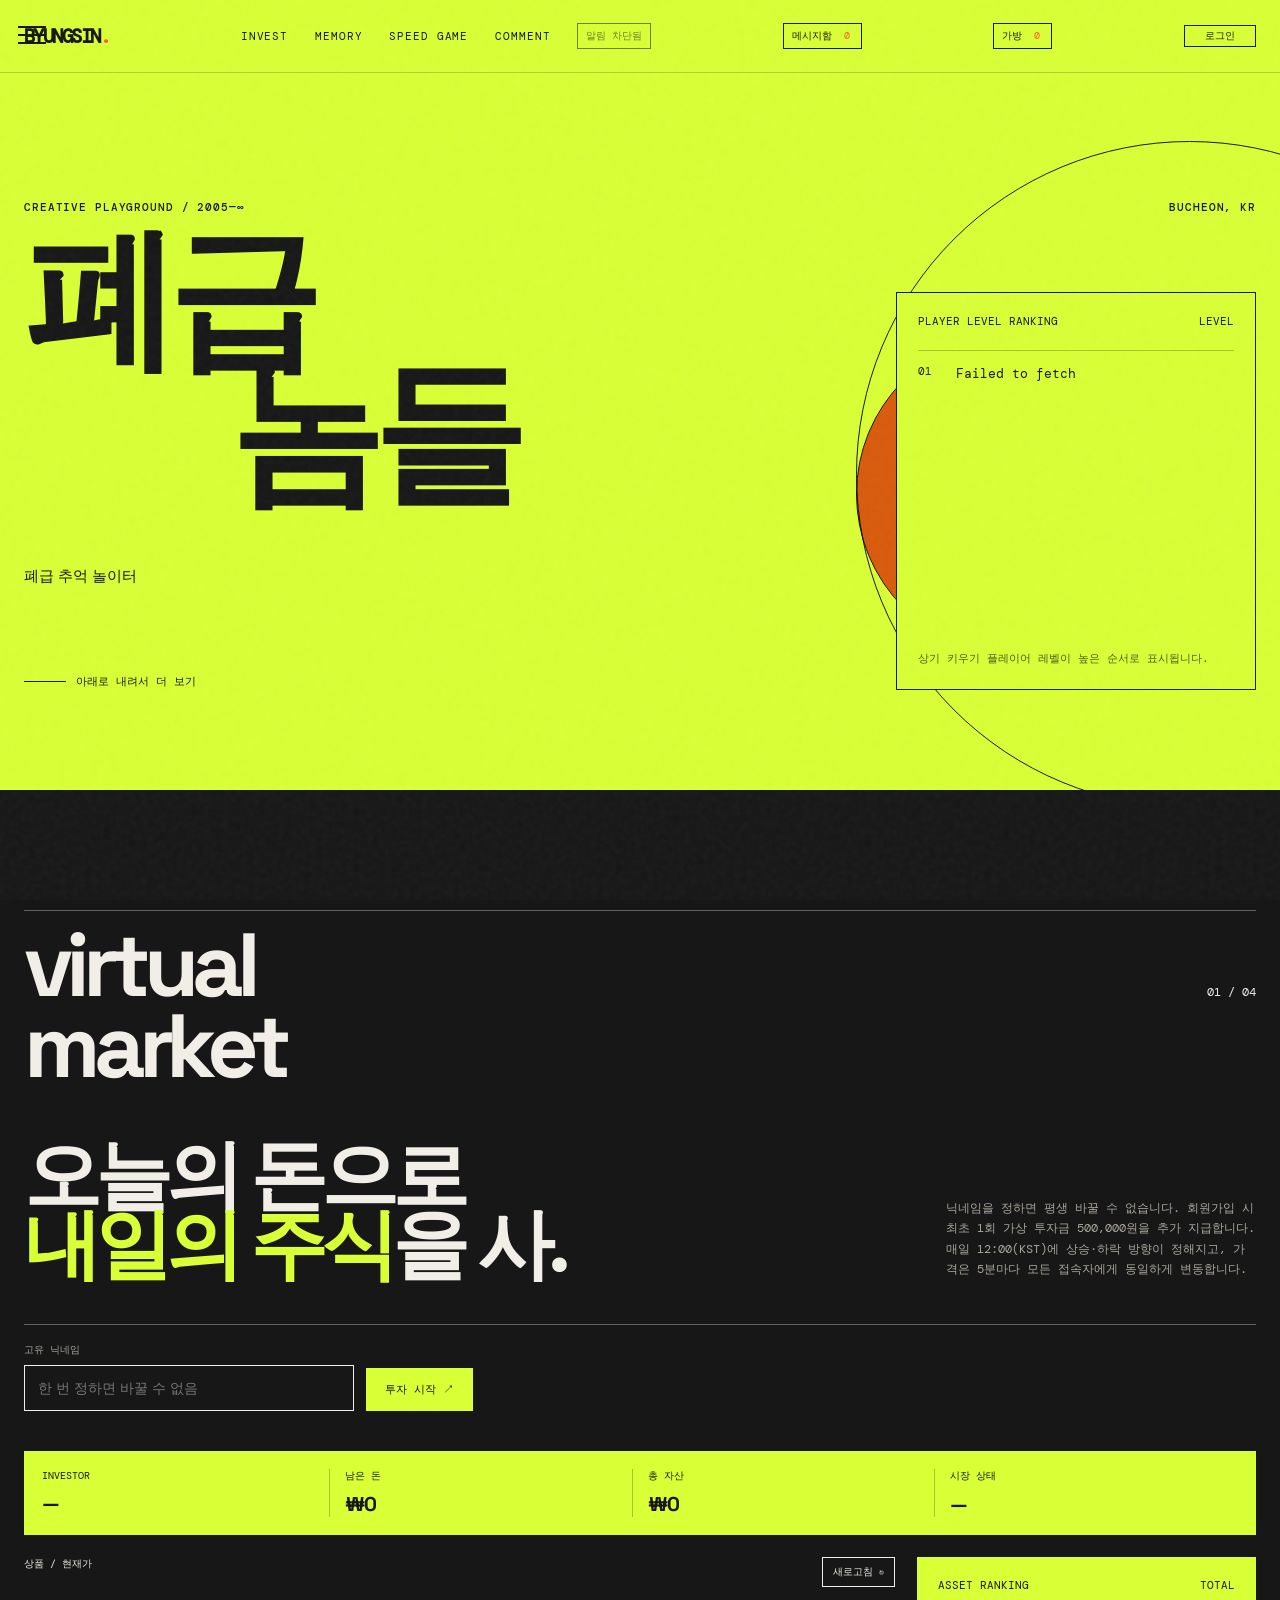
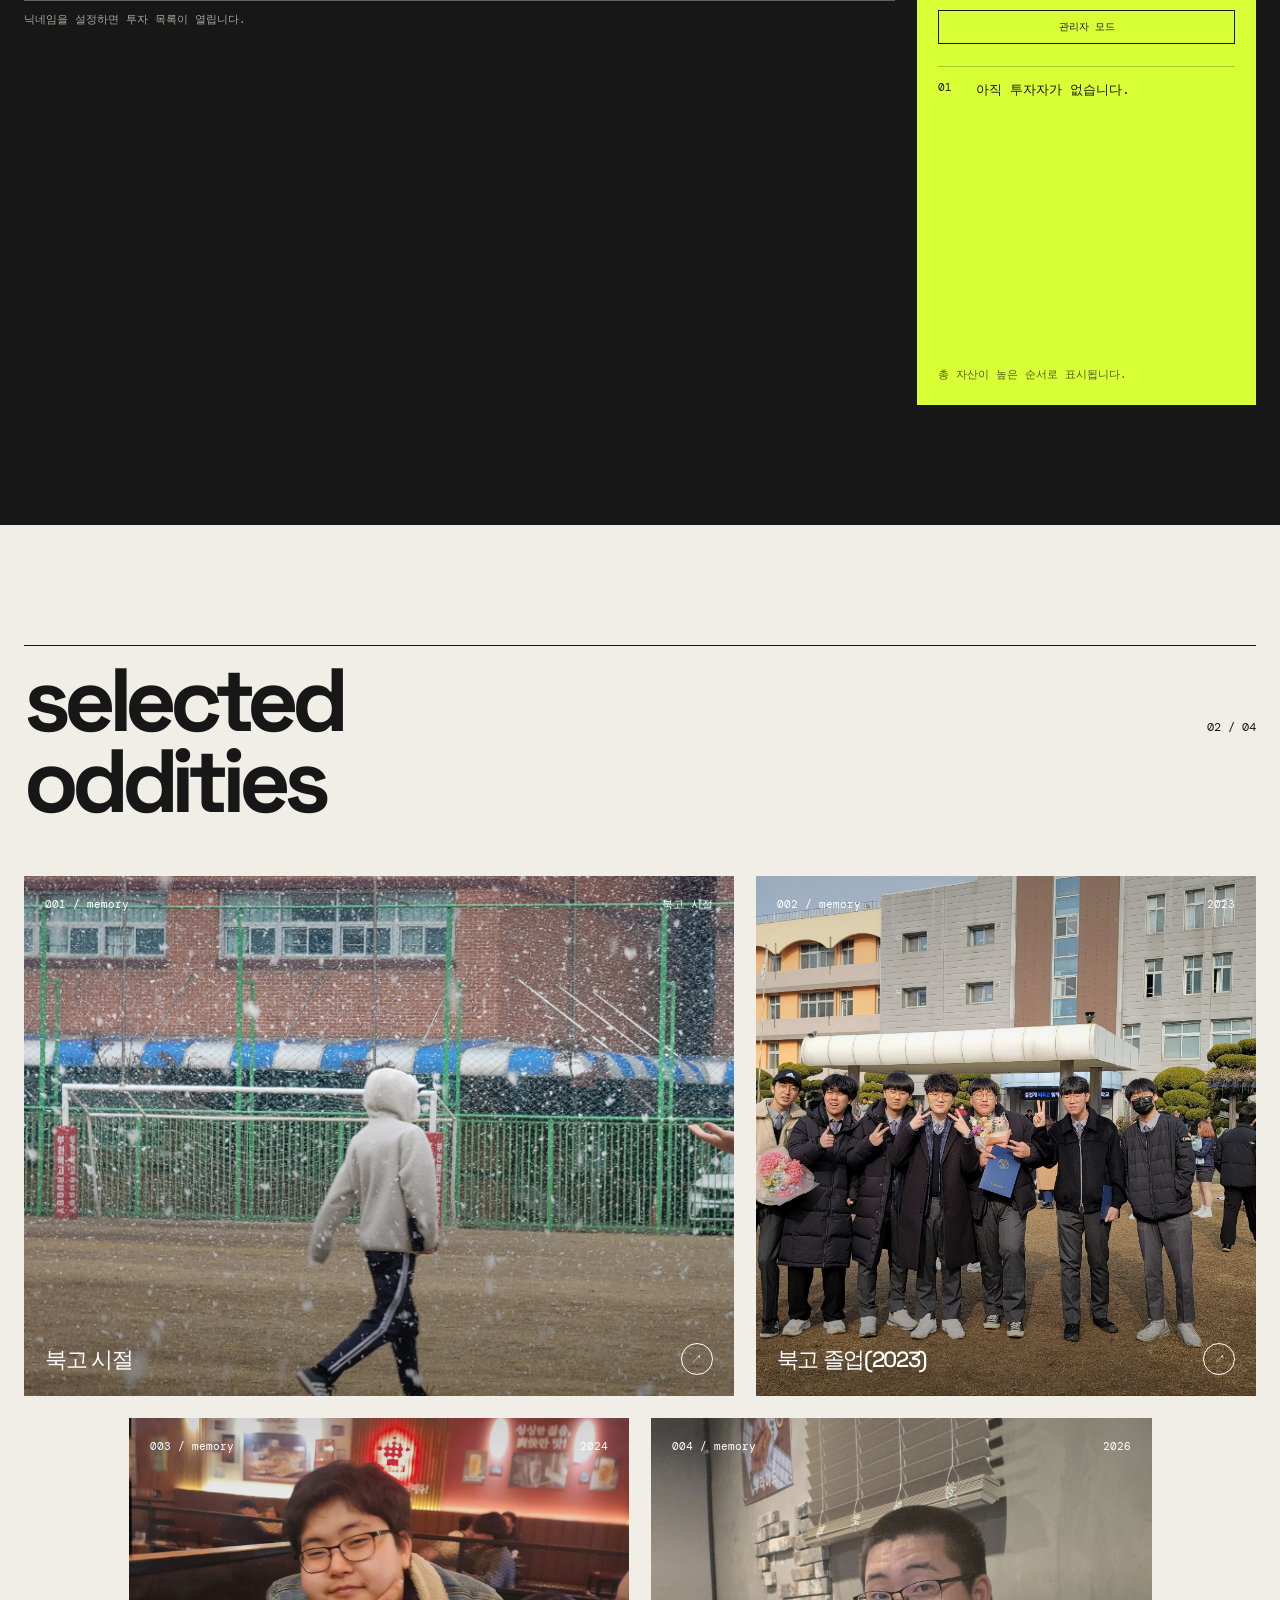
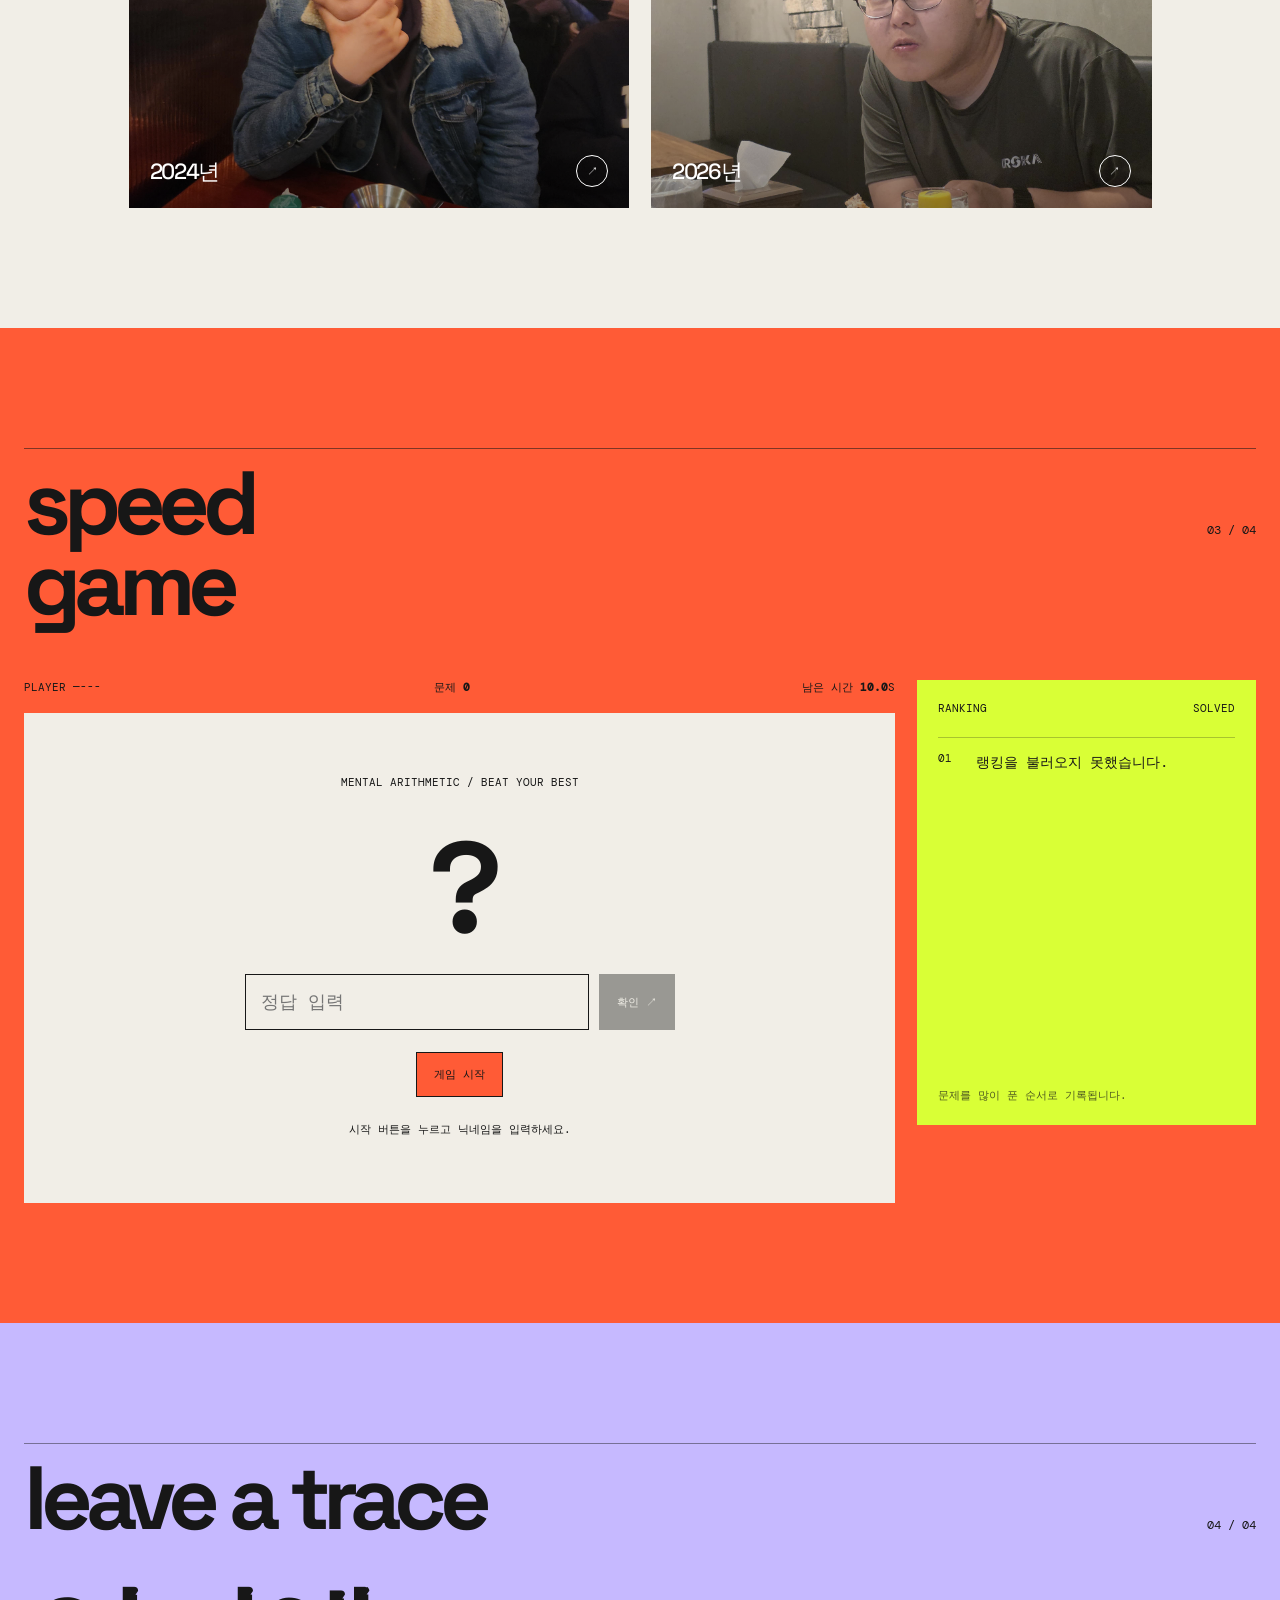
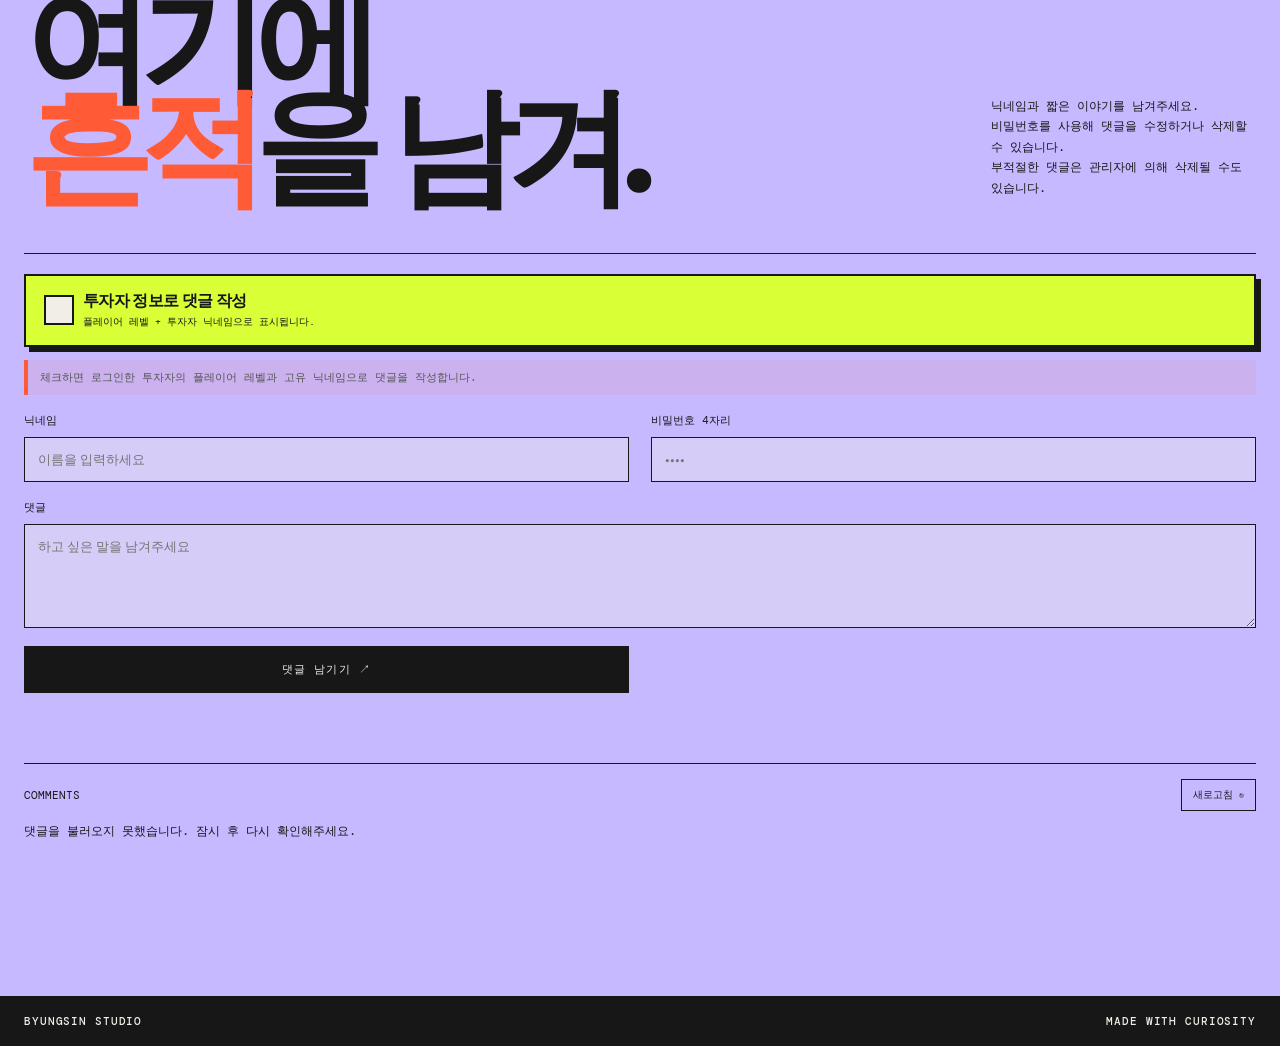
==== commit c9959952: "Enable guest Sanggi shop and public level ranking Co-authored-by: Copilot App <223556219+Copilot@use" ====
--- a/index.html
+++ b/index.html
@@ -5,7 +5,7 @@
   <meta name="viewport" content="width=device-width, initial-scale=1">
   <meta name="description" content="byungsin — 이상한 것들을 위한 디지털 스튜디오">
   <title>byungsin — 이상한 것들의 기록</title>
-  <link rel="stylesheet" href="style.css?v=64">
+  <link rel="stylesheet" href="style.css?v=65">
 </head>
 <body>
   <div class="noise"></div>
@@ -60,6 +60,8 @@
     </div>
     <a href="projects.html" target="_blank" rel="noopener">상기 키우기 <span>↗</span></a>
     <a href="playground.html" target="_blank" rel="noopener">기록(?) <span>↗</span></a>
+    <a href="music.html" target="_blank" rel="noopener">음악 <span>↗</span></a>
+    <a href="chess.html" target="_blank" rel="noopener">체스 <span>↗</span></a>
     <a href="archive.html" target="_blank" rel="noopener">상점 <span>↗</span></a>
     <div class="online-users" id="online-users">
       <strong>접속자</strong>
@@ -90,7 +92,7 @@
   </section>
   <div class="site-form-backdrop" id="form-backdrop" hidden></div>
   <section class="site-form-modal" id="form-modal" role="dialog" aria-modal="true" aria-labelledby="form-title" hidden>
-    <header><h2 id="form-title"></h2><button id="form-close" type="button" aria-label="닫기">×</button></header>
+    <div class="site-form-head"><h2 id="form-title"></h2><button id="form-close" type="button" aria-label="닫기">×</button></div>
     <form id="form-modal-form">
       <div id="form-fields"></div>
       <p class="site-form-error" id="form-error" role="alert"></p>
@@ -136,7 +138,7 @@
         <p class="hero-note">폐급 추억 놀이터</p>
         <aside class="hero-player-level-ranking investment-ranking">
           <div class="ranking-head"><span>player level ranking</span><span>level</span></div>
-          <ol id="player-level-ranking-list"><li class="ranking-empty">로그인 후 랭킹을 불러옵니다.</li></ol>
+          <ol id="player-level-ranking-list"><li class="ranking-empty">랭킹을 불러오는 중...</li></ol>
           <div class="investment-ranking-pagination" id="player-level-ranking-pagination"></div>
           <p class="ranking-note">상기 키우기 플레이어 레벨이 높은 순서로 표시됩니다.</p>
         </aside>
@@ -333,6 +335,6 @@
     </section>
   </main>
   <footer><div class="wrap eyebrow"><span>byungsin studio</span><span>made with curiosity</span></div></footer>
-  <script src="app.js?v=124"></script>
+  <script src="app.js?v=126"></script>
 </body>
 </html>
--- a/style.css
+++ b/style.css
@@ -1594,12 +1594,12 @@
 .site-form-backdrop{position:fixed;inset:0;z-index:80;background:rgba(23,23,23,.5)}
 .site-form-modal,#records-comment-modal{position:fixed;top:50%;left:50%;z-index:81;width:min(440px,calc(100% - 30px));max-height:88vh;overflow:auto;transform:translate(-50%,-50%);padding:0;border:2px solid var(--ink);background:var(--paper);color:var(--ink);box-shadow:none}
 .site-form-modal[hidden],.site-form-backdrop[hidden]{display:none!important}
-.site-form-modal header{display:flex;justify-content:space-between;align-items:center;border-bottom:1px solid var(--ink)}
+.site-form-head{display:flex;justify-content:space-between;align-items:center;border-bottom:1px solid var(--ink)}
 .site-form-modal h2,#records-comment-modal h2{margin:0;padding:15px 20px;font:700 12px var(--mono);letter-spacing:.08em;text-transform:uppercase}
 #records-comment-modal h2{border-bottom:1px solid var(--ink);padding-right:56px}
-.site-form-modal header button,#records-comment-modal .records-modal-close{width:50px;height:100%;border:0;border-left:1px solid var(--ink);background:transparent;color:var(--ink);cursor:pointer;font:20px/1 var(--mono)}
+.site-form-head button,#records-comment-modal .records-modal-close{width:50px;height:100%;border:0;border-left:1px solid var(--ink);background:transparent;color:var(--ink);cursor:pointer;font:20px/1 var(--mono)}
 #records-comment-modal .records-modal-close{position:absolute;top:0;right:0;height:46px}
-.site-form-modal header button:hover,#records-comment-modal .records-modal-close:hover{background:var(--ink);color:var(--paper)}
+.site-form-head button:hover,#records-comment-modal .records-modal-close:hover{background:var(--ink);color:var(--paper)}
 .site-form-modal form,#records-action-body{display:block;padding:20px}
 #form-fields,.record-inline-form{display:grid;gap:14px}
 .site-form-modal label{display:grid;gap:6px;font:10px var(--mono);letter-spacing:.06em;text-transform:uppercase}
@@ -1622,3 +1622,21 @@
 .comment-form button{width:100%;justify-self:stretch;padding:15px 18px;letter-spacing:.1em}
 .comment-form button:hover:not(:disabled){background:var(--paper);color:var(--ink)}
 .comment-form .comment-field{grid-column:1/-1}
+
+/* 창 가독성 정리 */
+.site-form-head{display:flex;align-items:stretch;justify-content:space-between;border-bottom:1px solid var(--ink);background:var(--paper)}
+.site-form-head button{flex:0 0 50px;width:50px;height:auto;min-height:46px;border:0;border-left:1px solid var(--ink)}
+.site-form-modal h2,#records-comment-modal h2{margin:0;padding:15px 20px;font:700 12px/1.4 var(--mono);letter-spacing:.08em;text-transform:uppercase;border:0}
+#records-comment-modal{padding:0}
+#records-comment-modal h2{border-bottom:1px solid var(--ink)}
+.site-form-modal form,#records-action-body{padding:22px 22px 24px}
+#form-fields,.record-inline-form{gap:18px}
+.site-form-modal label,.record-inline-form label{gap:8px;line-height:1.4}
+.site-form-modal input,.site-form-modal textarea,.record-inline-form input,.record-inline-form textarea{line-height:1.6}
+.site-form-modal input:focus,.site-form-modal textarea:focus,.record-inline-form input:focus,.record-inline-form textarea:focus{box-shadow:none;outline:2px solid var(--ink);outline-offset:-2px}
+.site-form-note{padding-bottom:2px;color:#444}
+.site-form-actions,.record-inline-buttons{margin-top:22px}
+.record-inline-buttons{margin-top:6px}
+
+.sanggi-reset-position { display: block; width: 100%; margin-top: 12px; padding: 11px 14px; border: 2px solid #171717; border-radius: 0; background: #fff; color: #171717; font: inherit; font-weight: 800; cursor: pointer; }
+.sanggi-reset-position:hover { background: #d9ff36; }
